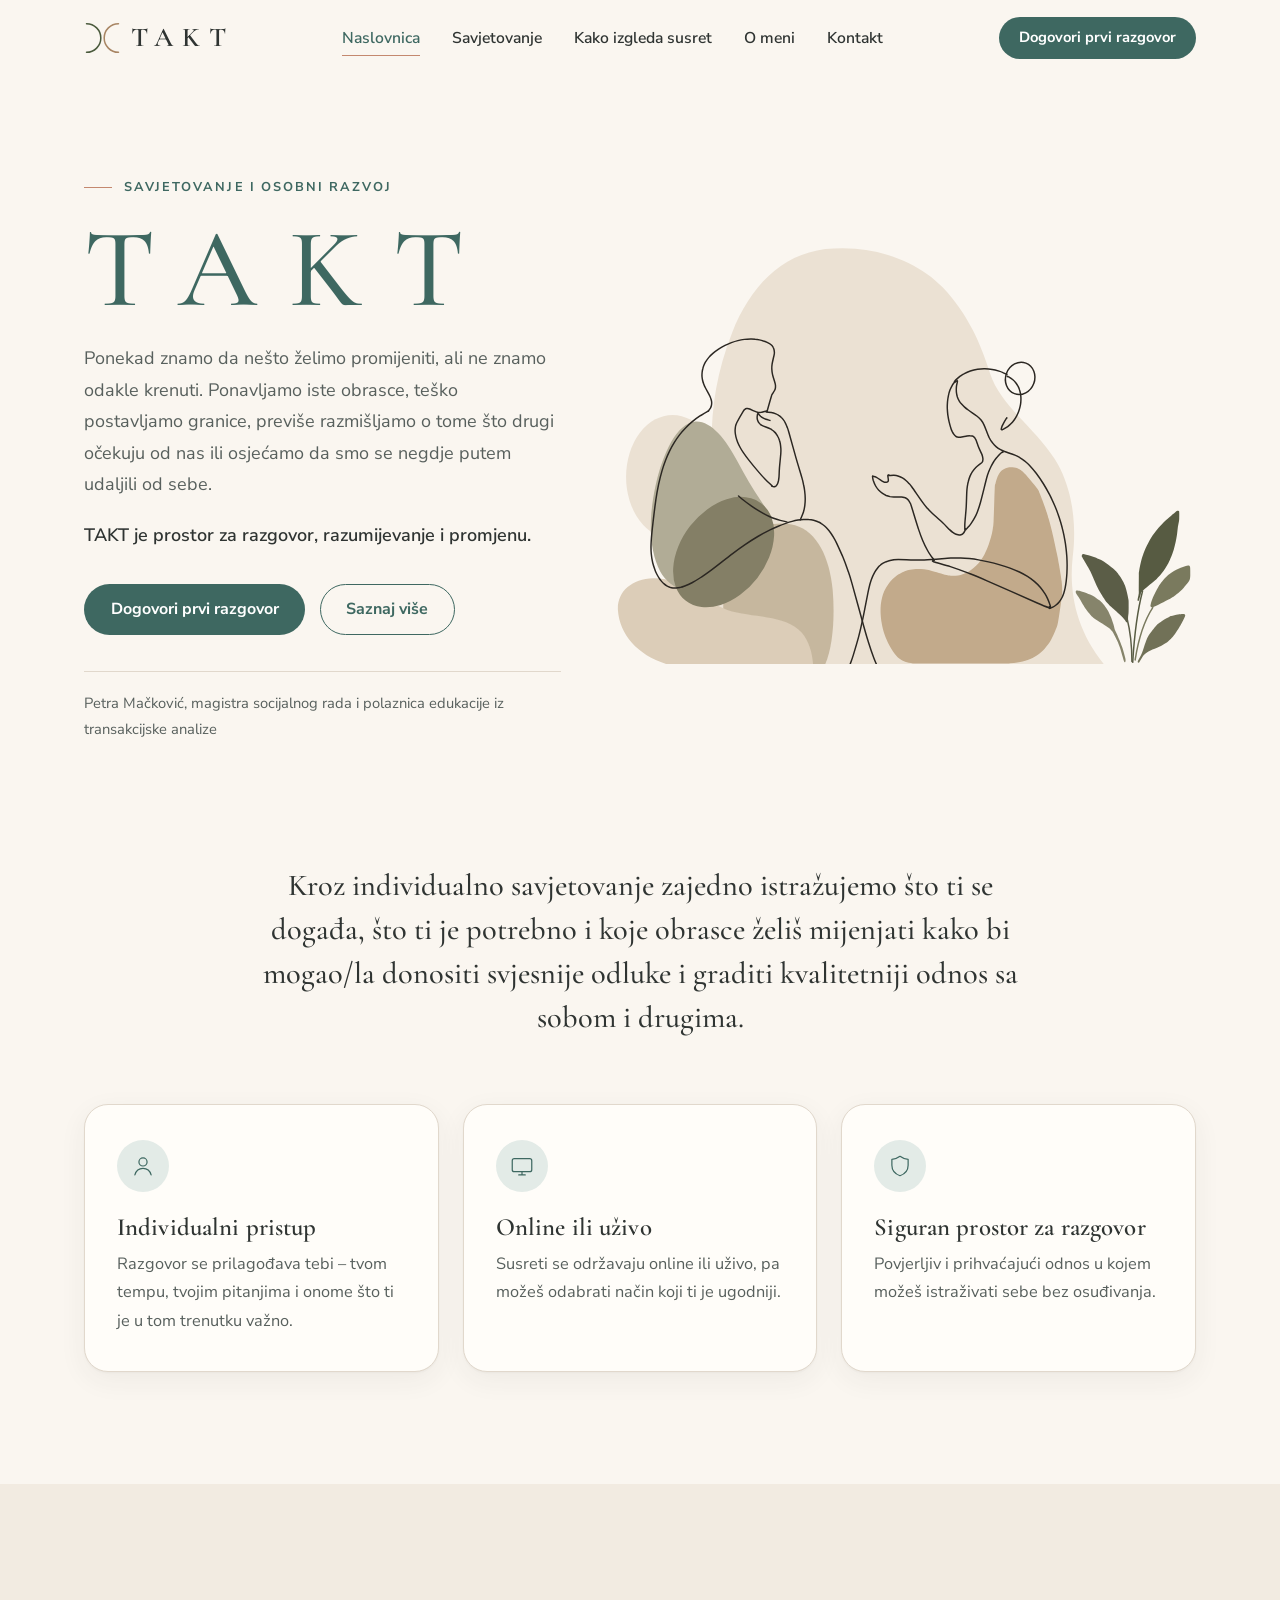
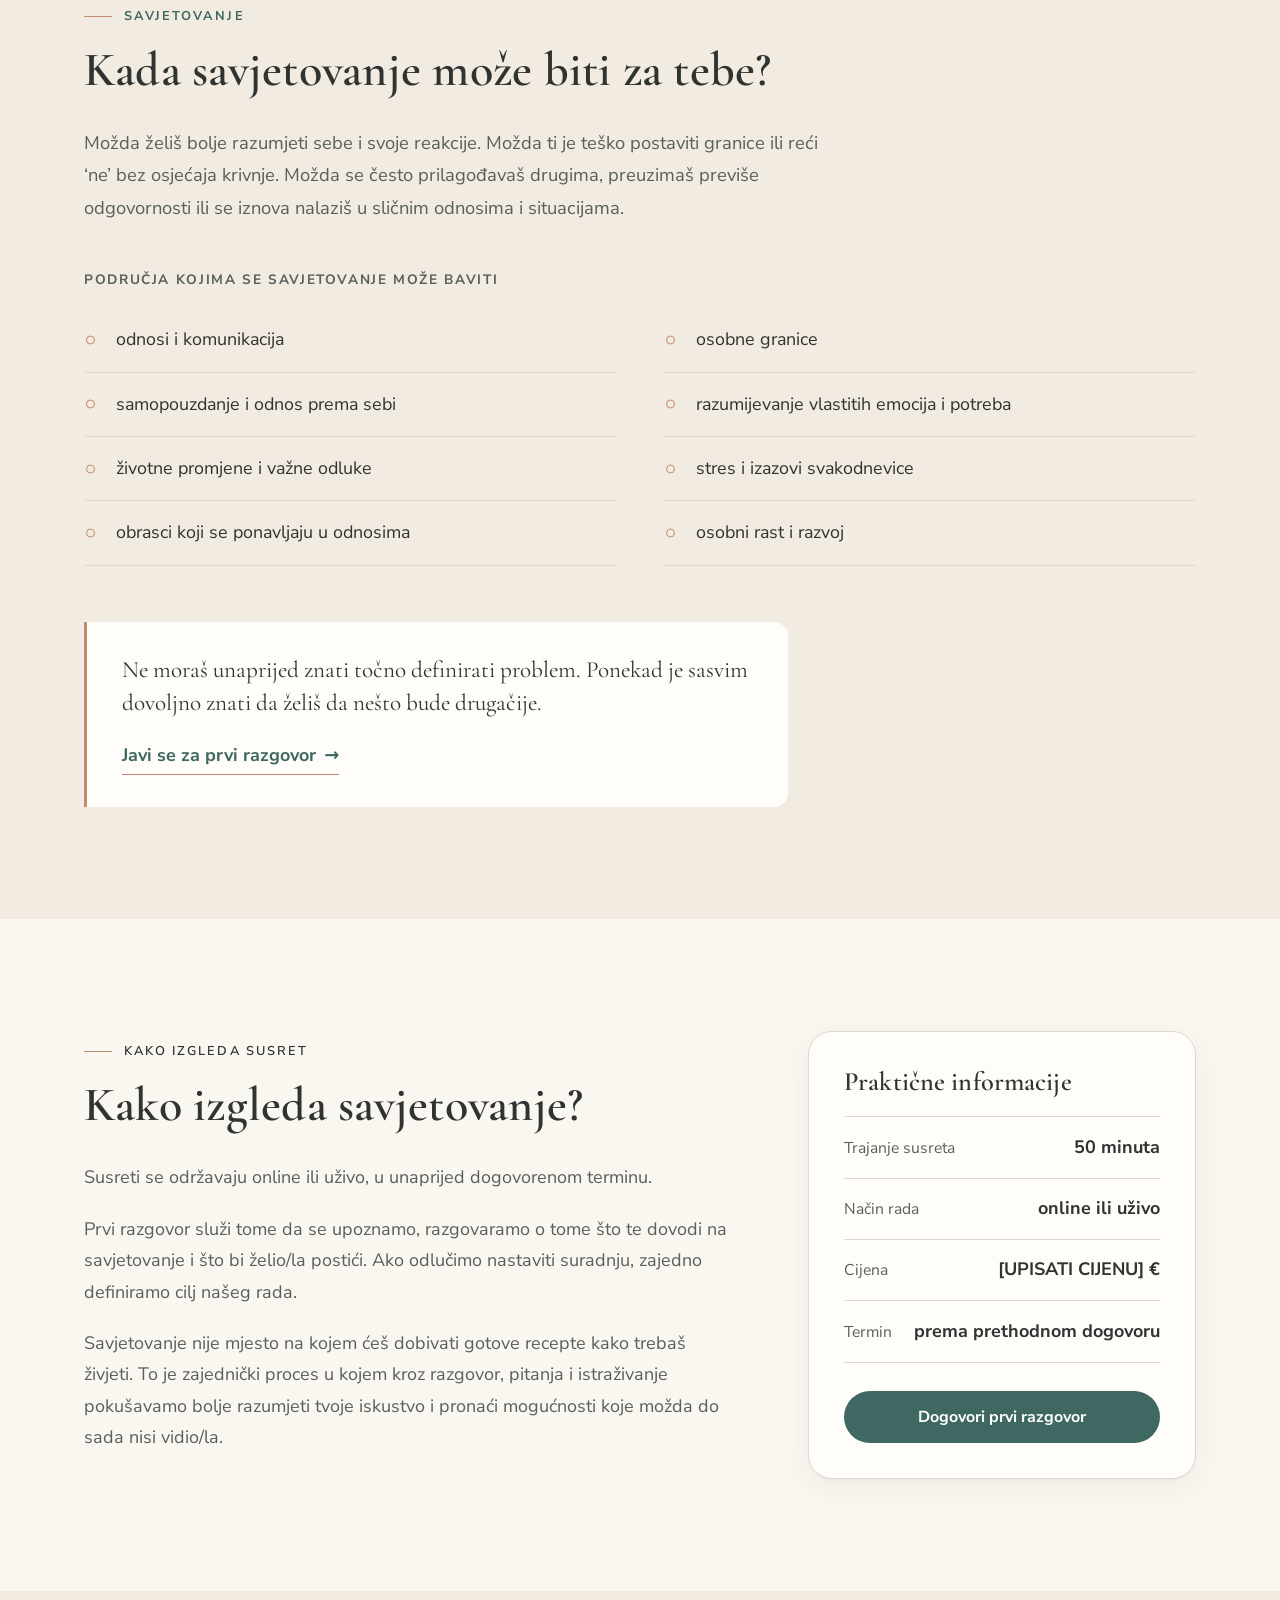
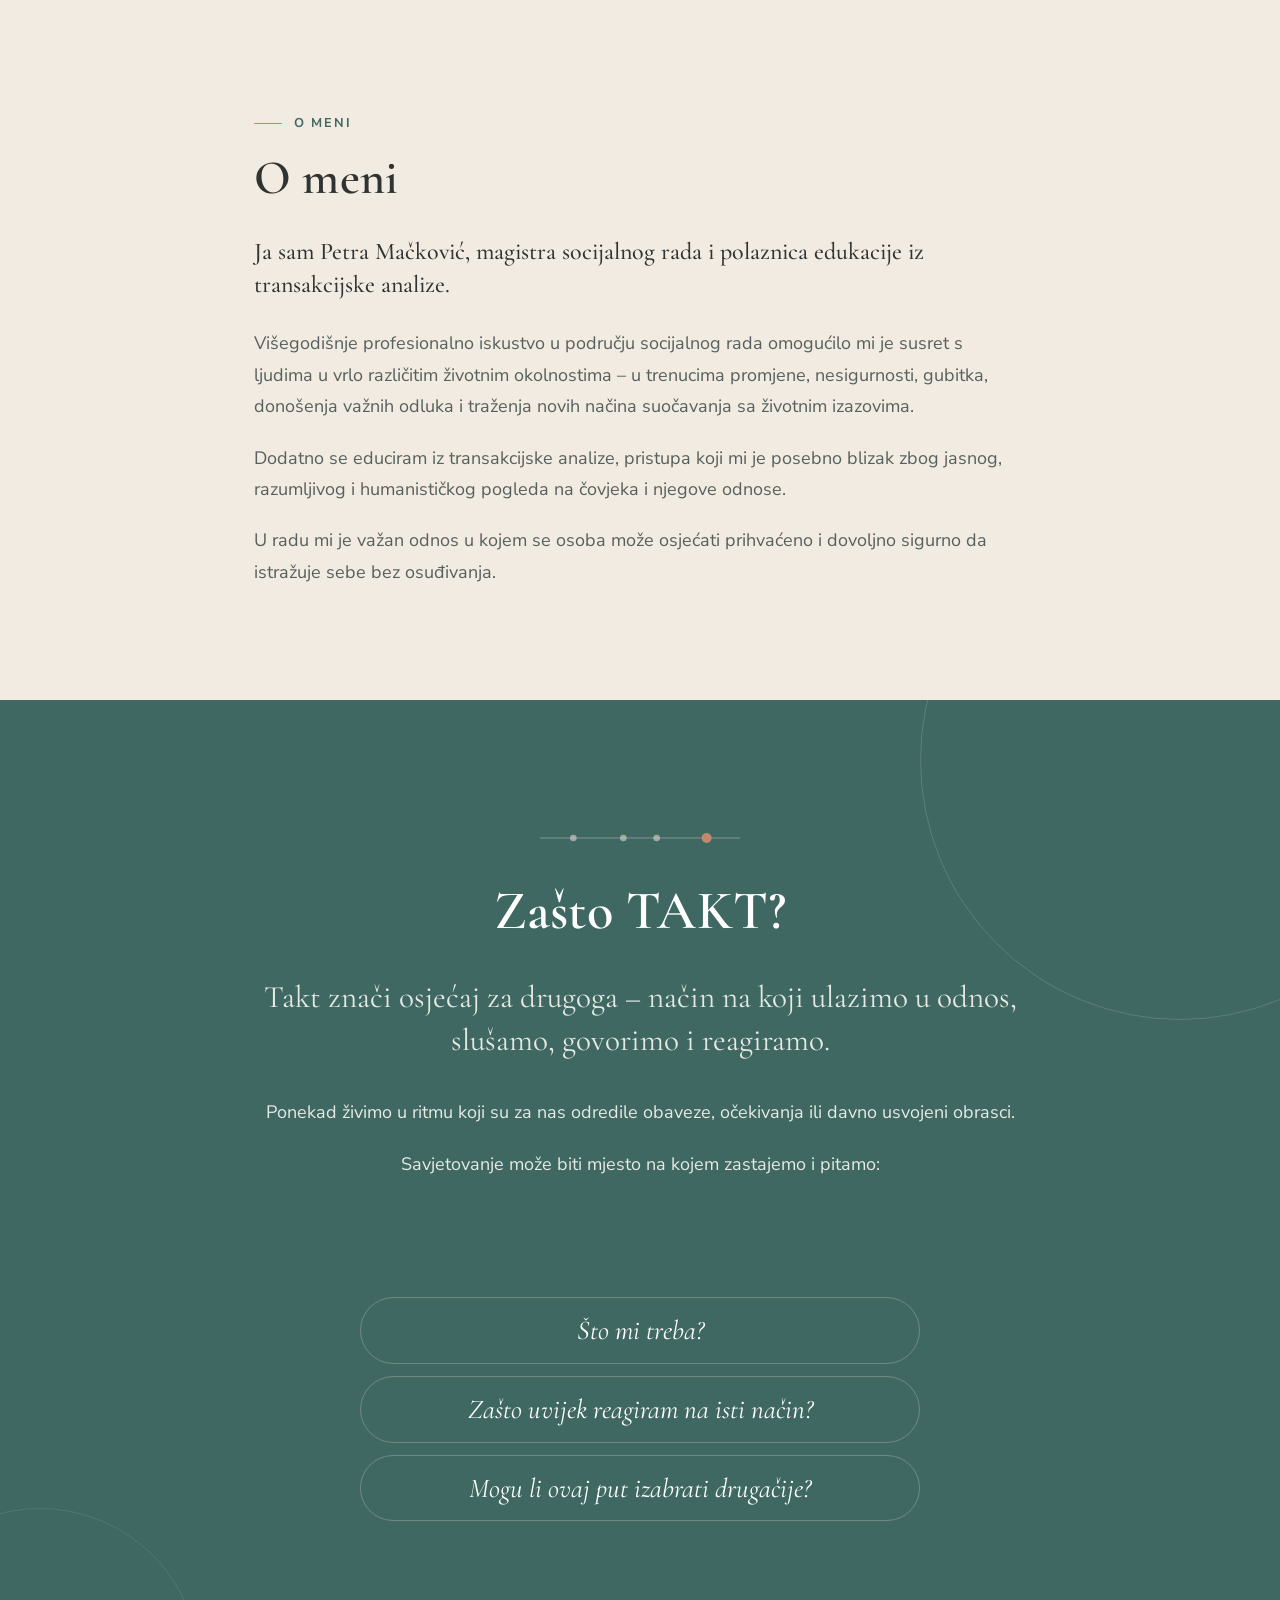
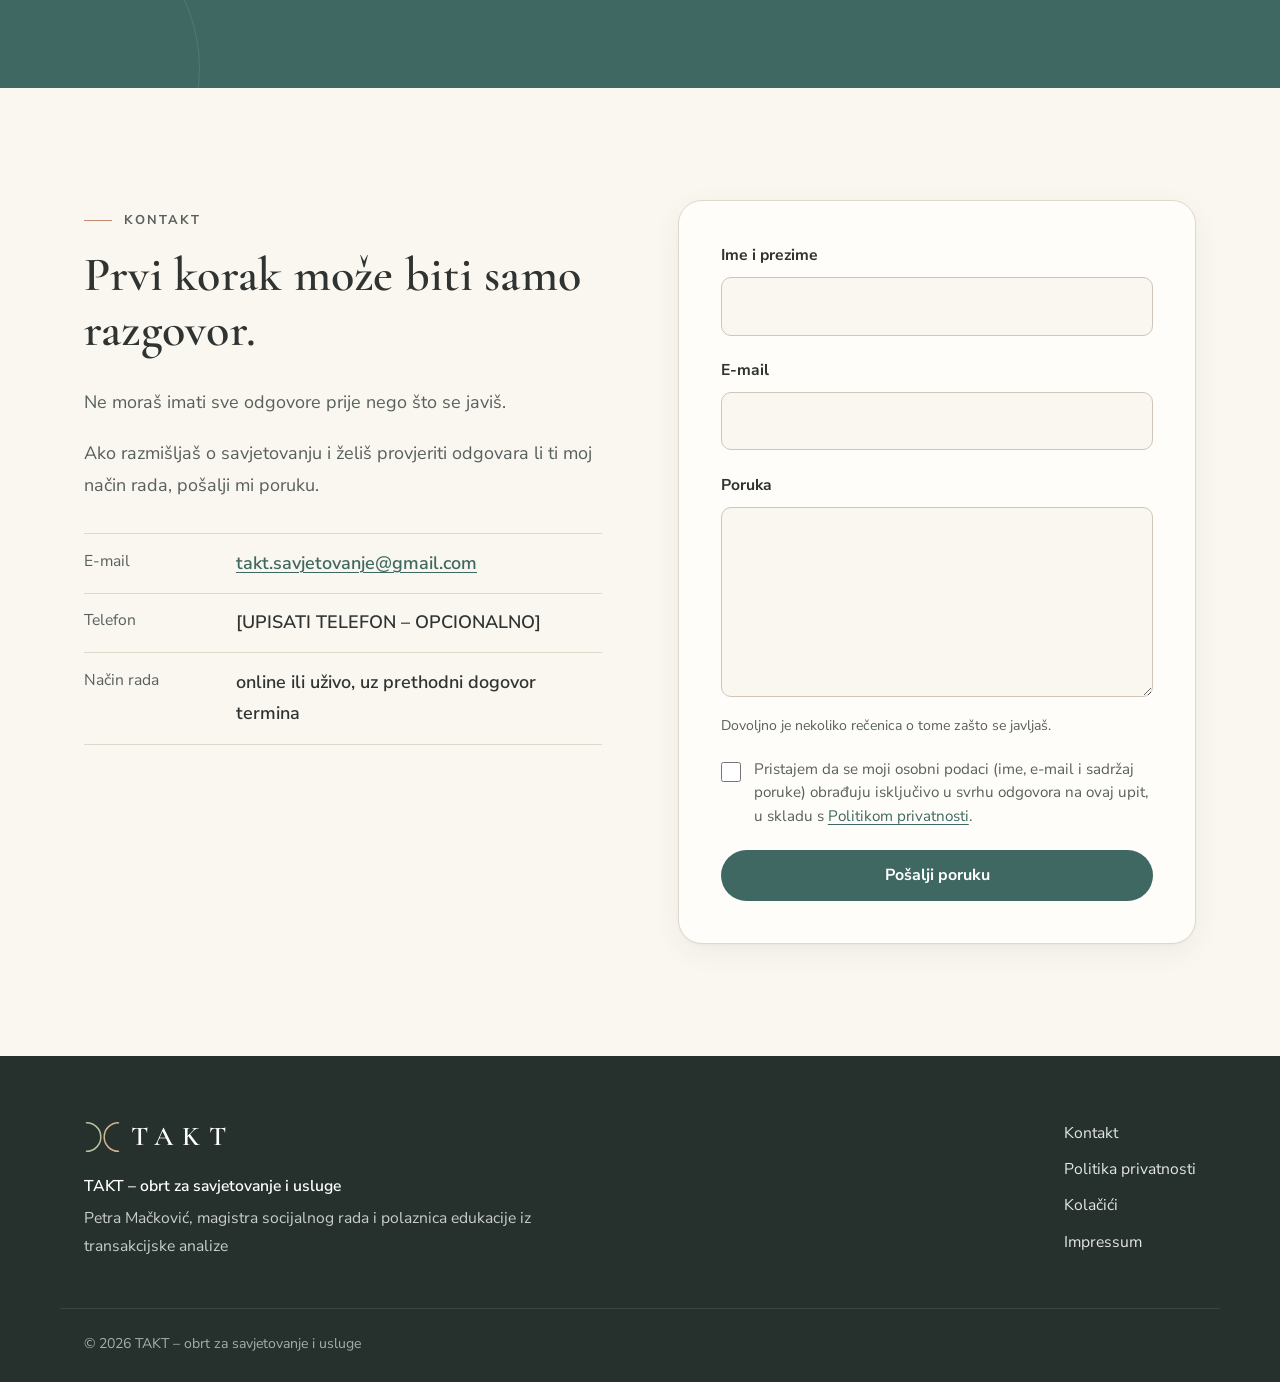
==== index.html @ 132de4cb "init" ====
<!DOCTYPE html>
<html lang="hr">
<head>
  <meta charset="UTF-8">
  <meta name="viewport" content="width=device-width, initial-scale=1">
  <title>TAKT – savjetovanje i osobni razvoj | Petra Mačković</title>
  <meta name="description" content="TAKT je prostor za individualno savjetovanje, podršku i osobni razvoj. Petra Mačković, magistra socijalnog rada i polaznica edukacije iz transakcijske analize.">
  <meta name="author" content="Petra Mačković">
  <meta name="theme-color" content="#3E6861">
  <!-- Kad stranica dobije stalnu adresu, upiši je ovdje i u og:url / og:image -->
  <link rel="canonical" href="https://www.example.com/">

  <!-- Open Graph -->
  <meta property="og:type" content="website">
  <meta property="og:locale" content="hr_HR">
  <meta property="og:site_name" content="TAKT">
  <meta property="og:title" content="TAKT – savjetovanje i osobni razvoj | Petra Mačković">
  <meta property="og:description" content="Prostor za individualno savjetovanje, podršku i osobni razvoj. Petra Mačković, magistra socijalnog rada i polaznica edukacije iz transakcijske analize.">
  <meta property="og:url" content="https://www.example.com/">
  <meta property="og:image" content="https://www.example.com/images/og-image.png">
  <meta property="og:image:width" content="1200">
  <meta property="og:image:height" content="630">
  <meta name="twitter:card" content="summary_large_image">

  <!-- Favicon -->
  <link rel="icon" href="favicon.svg" type="image/svg+xml">
  <link rel="icon" href="favicon-32.png" sizes="32x32" type="image/png">
  <link rel="apple-touch-icon" href="apple-touch-icon.png">

  <!-- Fontovi -->
  <link rel="preconnect" href="https://fonts.googleapis.com">
  <link rel="preconnect" href="https://fonts.gstatic.com" crossorigin>
  <link href="https://fonts.googleapis.com/css2?family=Cormorant+Garamond:ital,wght@0,500;0,600;1,500&family=Nunito+Sans:wght@400;600;700&display=swap" rel="stylesheet">

  <link rel="stylesheet" href="css/style.css">
  <script>document.documentElement.classList.add('js');</script>
  <script src="js/main.js" defer></script>
</head>
<body>
  <a class="skip-link" href="#sadrzaj">Preskoči na sadržaj</a>

  <!-- ZAGLAVLJE -->
  <header class="site-header" id="vrh">
    <div class="container header-inner">
      <a href="#naslovnica" class="logo" aria-label="TAKT – početak stranice">
        <svg class="logo-mark" viewBox="0 0 44 40" aria-hidden="true" focusable="false">
          <path class="logo-arc-l" d="M3 3 A17 17 0 0 1 3 37" fill="none" stroke-width="1.8" stroke-linecap="round"/>
          <path class="logo-arc-r" d="M41 3 A17 17 0 0 0 41 37" fill="none" stroke-width="1.8" stroke-linecap="round"/>
        </svg>
        <span class="logo-text">TAKT</span>
      </a>

      <nav class="main-nav" id="glavni-izbornik" aria-label="Glavna navigacija">
        <ul>
          <li><a href="#naslovnica">Naslovnica</a></li>
          <li><a href="#savjetovanje">Savjetovanje</a></li>
          <li><a href="#susret">Kako izgleda susret</a></li>
          <li><a href="#o-meni">O meni</a></li>
          <li><a href="#kontakt">Kontakt</a></li>
        </ul>
        <a href="#kontakt" class="btn btn-primary nav-cta-mobile">Dogovori prvi razgovor</a>
      </nav>

      <a href="#kontakt" class="btn btn-primary btn-sm header-cta">Dogovori prvi razgovor</a>

      <button class="nav-toggle" type="button" aria-controls="glavni-izbornik" aria-expanded="false">
        <span class="visually-hidden">Otvori izbornik</span>
        <span class="nav-toggle-bar" aria-hidden="true"></span>
      </button>
    </div>
  </header>

  <main id="sadrzaj">

    <!-- HERO -->
    <section class="hero" id="naslovnica" aria-labelledby="hero-naslov">
      <div class="container hero-grid">
        <div class="hero-text">
          <p class="eyebrow reveal">Savjetovanje i osobni razvoj</p>
          <h1 id="hero-naslov" class="hero-title reveal">TAKT</h1>
          <div class="hero-lead reveal">
            <p>Ponekad znamo da nešto želimo promijeniti, ali ne znamo odakle krenuti. Ponavljamo iste obrasce, teško postavljamo granice, previše razmišljamo o tome što drugi očekuju od nas ili osjećamo da smo se negdje putem udaljili od sebe.</p>
            <p class="hero-lead-strong">TAKT je prostor za razgovor, razumijevanje i promjenu.</p>
          </div>
          <div class="btn-row reveal">
            <a href="#kontakt" class="btn btn-primary">Dogovori prvi razgovor</a>
            <a href="#savjetovanje" class="btn btn-ghost">Saznaj više</a>
          </div>
          <p class="hero-sign reveal">Petra Mačković, magistra socijalnog rada i polaznica edukacije iz transakcijske analize</p>
        </div>

        <figure class="hero-photo reveal">
          <img class="hero-illustration" src="images/hero-ilustracija.svg" width="1428" height="1026" alt="Ilustracija: dvije osobe sjede jedna nasuprot drugoj i razgovaraju" decoding="async">
        </figure>
      </div>
    </section>

    <!-- UVOD + KARTICE -->
    <section class="intro section" aria-label="Uvod">
      <div class="container">
        <p class="intro-text reveal">Kroz individualno savjetovanje zajedno istražujemo što ti se događa, što ti je potrebno i koje obrasce želiš mijenjati kako bi mogao/la donositi svjesnije odluke i graditi kvalitetniji odnos sa sobom i drugima.</p>

        <ul class="cards" role="list">
          <li class="card reveal">
            <span class="card-icon" aria-hidden="true">
              <svg viewBox="0 0 32 32"><circle cx="16" cy="11" r="5"/><path d="M6 27c1.5-5.5 5.4-8 10-8s8.5 2.5 10 8"/></svg>
            </span>
            <h2 class="card-title">Individualni pristup</h2>
            <p>Razgovor se prilagođava tebi – tvom tempu, tvojim pitanjima i onome što ti je u tom trenutku važno.</p>
          </li>
          <li class="card reveal">
            <span class="card-icon" aria-hidden="true">
              <svg viewBox="0 0 32 32"><rect x="4" y="7" width="24" height="16" rx="2.5"/><path d="M12 27h8M16 23v4"/></svg>
            </span>
            <h2 class="card-title">Online ili uživo</h2>
            <p>Susreti se održavaju online ili uživo, pa možeš odabrati način koji ti je ugodniji.</p>
          </li>
          <li class="card reveal">
            <span class="card-icon" aria-hidden="true">
              <svg viewBox="0 0 32 32"><path d="M16 4c3.5 2.6 7 3.6 10 3.8V15c0 6.5-4.4 10.9-10 13-5.6-2.1-10-6.5-10-13V7.8C9 7.6 12.5 6.6 16 4z"/></svg>
            </span>
            <h2 class="card-title">Siguran prostor za razgovor</h2>
            <p>Povjerljiv i prihvaćajući odnos u kojem možeš istraživati sebe bez osuđivanja.</p>
          </li>
        </ul>
      </div>
    </section>

    <!-- SAVJETOVANJE -->
    <section class="section section-tint" id="savjetovanje" aria-labelledby="savjetovanje-naslov">
      <div class="container">
        <div class="section-head reveal">
          <p class="eyebrow">Savjetovanje</p>
          <h2 id="savjetovanje-naslov" class="section-title">Kada savjetovanje može biti za tebe?</h2>
          <p class="section-lead">Možda želiš bolje razumjeti sebe i svoje reakcije. Možda ti je teško postaviti granice ili reći ‘ne’ bez osjećaja krivnje. Možda se često prilagođavaš drugima, preuzimaš previše odgovornosti ili se iznova nalaziš u sličnim odnosima i situacijama.</p>
        </div>

        <h3 class="list-title reveal">Područja kojima se savjetovanje može baviti</h3>
        <ul class="topics" role="list">
          <li class="reveal">odnosi i komunikacija</li>
          <li class="reveal">osobne granice</li>
          <li class="reveal">samopouzdanje i odnos prema sebi</li>
          <li class="reveal">razumijevanje vlastitih emocija i potreba</li>
          <li class="reveal">životne promjene i važne odluke</li>
          <li class="reveal">stres i izazovi svakodnevice</li>
          <li class="reveal">obrasci koji se ponavljaju u odnosima</li>
          <li class="reveal">osobni rast i razvoj</li>
        </ul>

        <div class="closing reveal">
          <p>Ne moraš unaprijed znati točno definirati problem. Ponekad je sasvim dovoljno znati da želiš da nešto bude drugačije.</p>
          <a href="#kontakt" class="link-arrow">Javi se za prvi razgovor <span aria-hidden="true">→</span></a>
        </div>
      </div>
    </section>

    <!-- KAKO IZGLEDA SUSRET -->
    <section class="section" id="susret" aria-labelledby="susret-naslov">
      <div class="container split">
        <div class="split-text reveal">
          <p class="eyebrow">Kako izgleda susret</p>
          <h2 id="susret-naslov" class="section-title">Kako izgleda savjetovanje?</h2>
          <p>Susreti se održavaju online ili uživo, u unaprijed dogovorenom terminu.</p>
          <p>Prvi razgovor služi tome da se upoznamo, razgovaramo o tome što te dovodi na savjetovanje i što bi želio/la postići. Ako odlučimo nastaviti suradnju, zajedno definiramo cilj našeg rada.</p>
          <p>Savjetovanje nije mjesto na kojem ćeš dobivati gotove recepte kako trebaš živjeti. To je zajednički proces u kojem kroz razgovor, pitanja i istraživanje pokušavamo bolje razumjeti tvoje iskustvo i pronaći mogućnosti koje možda do sada nisi vidio/la.</p>
        </div>

        <aside class="info-card reveal" aria-labelledby="info-naslov">
          <h3 id="info-naslov" class="info-title">Praktične informacije</h3>
          <dl class="info-list">
            <div>
              <dt>Trajanje susreta</dt>
              <dd>50 minuta</dd>
            </div>
            <div>
              <dt>Način rada</dt>
              <dd>online ili uživo</dd>
            </div>
            <div>
              <dt>Cijena</dt>
              <dd>[UPISATI CIJENU] €</dd>
            </div>
            <div>
              <dt>Termin</dt>
              <dd>prema prethodnom dogovoru</dd>
            </div>
          </dl>
          <a href="#kontakt" class="btn btn-primary btn-block">Dogovori prvi razgovor</a>
        </aside>
      </div>
    </section>

    <!-- O MENI -->
    <section class="section section-tint" id="o-meni" aria-labelledby="omeni-naslov">
      <div class="container about about-single">

        <div class="about-text reveal">
          <p class="eyebrow">O meni</p>
          <h2 id="omeni-naslov" class="section-title">O meni</h2>
          <p class="about-lead">Ja sam Petra Mačković, magistra socijalnog rada i polaznica edukacije iz transakcijske analize.</p>
          <p>Višegodišnje profesionalno iskustvo u području socijalnog rada omogućilo mi je susret s ljudima u vrlo različitim životnim okolnostima – u trenucima promjene, nesigurnosti, gubitka, donošenja važnih odluka i traženja novih načina suočavanja sa životnim izazovima.</p>
          <p>Dodatno se educiram iz transakcijske analize, pristupa koji mi je posebno blizak zbog jasnog, razumljivog i humanističkog pogleda na čovjeka i njegove odnose.</p>
          <p>U radu mi je važan odnos u kojem se osoba može osjećati prihvaćeno i dovoljno sigurno da istražuje sebe bez osuđivanja.</p>
        </div>
      </div>
    </section>

    <!-- ZAŠTO TAKT -->
    <section class="why" id="zasto-takt" aria-labelledby="zasto-naslov">
      <div class="container why-inner">
        <svg class="why-rhythm" viewBox="0 0 240 24" aria-hidden="true" focusable="false">
          <line x1="0" y1="12" x2="240" y2="12"/>
          <circle cx="40" cy="12" r="4"/><circle cx="100" cy="12" r="4"/><circle cx="140" cy="12" r="4"/><circle cx="200" cy="12" r="6" class="accent"/>
        </svg>
        <h2 id="zasto-naslov" class="why-title reveal">Zašto TAKT?</h2>
        <div class="why-text reveal">
          <p class="why-lead">Takt znači osjećaj za drugoga – način na koji ulazimo u odnos, slušamo, govorimo i reagiramo.</p>
          <p>Ponekad živimo u ritmu koji su za nas odredile obaveze, očekivanja ili davno usvojeni obrasci.</p>
          <p>Savjetovanje može biti mjesto na kojem zastajemo i pitamo:</p>
        </div>
        <ul class="why-questions" role="list">
          <li class="reveal">Što ja želim?</li>
          <li class="reveal">Što mi treba?</li>
          <li class="reveal">Zašto uvijek reagiram na isti način?</li>
          <li class="reveal">Mogu li ovaj put izabrati drugačije?</li>
        </ul>
      </div>
    </section>

    <!-- KONTAKT -->
    <section class="section" id="kontakt" aria-labelledby="kontakt-naslov">
      <div class="container contact">
        <div class="contact-intro reveal">
          <p class="eyebrow">Kontakt</p>
          <h2 id="kontakt-naslov" class="section-title">Prvi korak može biti samo razgovor.</h2>
          <p>Ne moraš imati sve odgovore prije nego što se javiš.</p>
          <p>Ako razmišljaš o savjetovanju i želiš provjeriti odgovara li ti moj način rada, pošalji mi poruku.</p>

          <ul class="contact-details" role="list">
            <li>
              <span class="cd-label">E-mail</span>
              <a href="mailto:takt.savjetovanje@gmail.com" class="cd-value">takt.savjetovanje@gmail.com</a>
            </li>
            <li>
              <span class="cd-label">Telefon</span>
              <span class="cd-value">[UPISATI TELEFON – OPCIONALNO]</span>
            </li>
            <li>
              <span class="cd-label">Način rada</span>
              <span class="cd-value">online ili uživo, uz prethodni dogovor termina</span>
            </li>
          </ul>
        </div>

        <!--
          OBRAZAC: GitHub Pages ne može sam slati e-poštu.
          Upiši svoj Formspree endpoint u "action" (npr. https://formspree.io/f/abcdwxyz).
          Dok to ne učiniš, obrazac otvara korisnikov program za e-poštu s ispunjenom porukom.
          Upute su u datoteci README.md.
        -->
        <form class="contact-form reveal" id="kontakt-obrazac" action="https://formspree.io/f/UPISATI_ID" method="POST" novalidate>
          <input type="hidden" name="_subject" value="Nova poruka s web-stranice TAKT">
          <!-- zamka za spam-botove -->
          <div class="hp" aria-hidden="true">
            <label for="f-web">Ne ispunjavaj ovo polje</label>
            <input type="text" id="f-web" name="_gotcha" tabindex="-1" autocomplete="off">
          </div>

          <div class="field">
            <label for="f-ime">Ime i prezime</label>
            <input type="text" id="f-ime" name="ime" autocomplete="name" required aria-describedby="f-ime-err">
            <p class="field-error" id="f-ime-err" aria-live="polite"></p>
          </div>

          <div class="field">
            <label for="f-email">E-mail</label>
            <input type="email" id="f-email" name="email" autocomplete="email" inputmode="email" required aria-describedby="f-email-err">
            <p class="field-error" id="f-email-err" aria-live="polite"></p>
          </div>

          <div class="field">
            <label for="f-poruka">Poruka</label>
            <textarea id="f-poruka" name="poruka" rows="6" required aria-describedby="f-poruka-hint f-poruka-err"></textarea>
            <p class="field-hint" id="f-poruka-hint">Dovoljno je nekoliko rečenica o tome zašto se javljaš.</p>
            <p class="field-error" id="f-poruka-err" aria-live="polite"></p>
          </div>

          <div class="field field-check">
            <input type="checkbox" id="f-privola" name="privola" value="da" required aria-describedby="f-privola-err">
            <label for="f-privola">Pristajem da se moji osobni podaci (ime, e-mail i sadržaj poruke) obrađuju isključivo u svrhu odgovora na ovaj upit, u skladu s <a href="politika-privatnosti.html">Politikom privatnosti</a>.</label>
            <p class="field-error" id="f-privola-err" aria-live="polite"></p>
          </div>

          <button type="submit" class="btn btn-primary btn-block">Pošalji poruku</button>
          <p class="form-status" id="form-status" role="status" aria-live="polite"></p>
        </form>
      </div>
    </section>

  </main>

  <!-- PODNOŽJE -->
  <footer class="site-footer">
    <div class="container footer-inner">
      <div class="footer-brand">
        <a href="#naslovnica" class="logo logo-light" aria-label="TAKT – na vrh stranice">
          <svg class="logo-mark" viewBox="0 0 44 40" aria-hidden="true" focusable="false">
          <path class="logo-arc-l" d="M3 3 A17 17 0 0 1 3 37" fill="none" stroke-width="1.8" stroke-linecap="round"/>
          <path class="logo-arc-r" d="M41 3 A17 17 0 0 0 41 37" fill="none" stroke-width="1.8" stroke-linecap="round"/>
        </svg>
          <span class="logo-text">TAKT</span>
        </a>
        <p class="footer-name">TAKT – obrt za savjetovanje i usluge</p>
        <p>Petra Mačković, magistra socijalnog rada i polaznica edukacije iz transakcijske analize</p>
      </div>
      <nav class="footer-nav" aria-label="Poveznice u podnožju">
        <ul>
          <li><a href="#kontakt">Kontakt</a></li>
          <li><a href="politika-privatnosti.html">Politika privatnosti</a></li>
          <li><a href="kolacici.html">Kolačići</a></li>
          <li><a href="impressum.html">Impressum</a></li>
        </ul>
      </nav>
    </div>
    <div class="container footer-bottom">
      <p>© <span data-year>2026</span> TAKT – obrt za savjetovanje i usluge</p>
    </div>
  </footer>
</body>
</html>
---- css/style.css ----
/* ==========================================================================
   TAKT – savjetovanje i osobni razvoj
   ========================================================================== */

:root {
  /* Boje */
  --bg: #FAF6F0;            /* topla bijela */
  --bg-tint: #F2EBE1;       /* svijetla bež */
  --surface: #FFFDF9;
  --primary: #3E6861;       /* zagasita petrolej-zelena */
  --primary-dark: #2E5049;
  --primary-soft: #E3EBE7;
  --accent: #C4886F;        /* svijetla terakota */
  --accent-soft: #F1DDD3;   /* puderasti ton */
  --text: #2F3432;          /* tamnosiva */
  --text-muted: #58605D;
  --line: #E1D8CC;

  /* Tipografija */
  --font-serif: "Cormorant Garamond", "Georgia", "Times New Roman", serif;
  --font-sans: "Nunito Sans", "Segoe UI", system-ui, -apple-system, sans-serif;

  /* Oblik */
  --radius: 14px;
  --radius-lg: 24px;
  --shadow: 0 1px 2px rgba(47, 52, 50, .04), 0 8px 28px rgba(47, 52, 50, .06);
  --header-h: 76px;
  --container: 1160px;
  --ease: cubic-bezier(.22, .61, .36, 1);
}

/* ---------- Osnove ---------- */
*, *::before, *::after { box-sizing: border-box; }

html {
  scroll-behavior: smooth;
  scroll-padding-top: calc(var(--header-h) + 12px);
  -webkit-text-size-adjust: 100%;
}

body {
  margin: 0;
  background: var(--bg);
  color: var(--text);
  font-family: var(--font-sans);
  font-size: 1.125rem;        /* 18px */
  line-height: 1.75;
  -webkit-font-smoothing: antialiased;
  text-rendering: optimizeLegibility;
}

img { max-width: 100%; height: auto; display: block; }

h1, h2, h3 {
  font-family: var(--font-serif);
  font-weight: 600;
  line-height: 1.15;
  color: var(--text);
  margin: 0 0 .6em;
  letter-spacing: .005em;
}

p { margin: 0 0 1.1em; }
p:last-child { margin-bottom: 0; }

a { color: var(--primary); text-underline-offset: 3px; text-decoration-thickness: 1px; }
a:hover { color: var(--primary-dark); }

:focus-visible {
  outline: 2px solid var(--accent);
  outline-offset: 3px;
  border-radius: 4px;
}

.container {
  width: 100%;
  max-width: var(--container);
  margin: 0 auto;
  padding: 0 24px;
}

.visually-hidden {
  position: absolute !important;
  width: 1px; height: 1px;
  overflow: hidden; clip: rect(0 0 0 0);
  white-space: nowrap; border: 0; padding: 0; margin: -1px;
}

.skip-link {
  position: absolute;
  left: 16px; top: -60px;
  background: var(--primary);
  color: #fff;
  padding: 10px 18px;
  border-radius: 8px;
  z-index: 200;
  transition: top .2s;
}
.skip-link:focus { top: 12px; color: #fff; }

.eyebrow {
  font-size: .8rem;
  font-weight: 700;
  letter-spacing: .16em;
  text-transform: uppercase;
  color: var(--primary);
  margin-bottom: 1rem;
  display: inline-flex;
  align-items: center;
  gap: .75rem;
}
.eyebrow::before {
  content: "";
  width: 28px; height: 1px;
  background: var(--accent);
}

/* ---------- Gumbi ---------- */
.btn {
  display: inline-flex;
  align-items: center;
  justify-content: center;
  gap: .5rem;
  font-family: var(--font-sans);
  font-size: 1rem;
  font-weight: 700;
  line-height: 1.2;
  text-decoration: none;
  padding: .95rem 1.6rem;
  border-radius: 999px;
  border: 1px solid transparent;
  cursor: pointer;
  transition: background-color .25s var(--ease), color .25s var(--ease), border-color .25s var(--ease), transform .25s var(--ease), box-shadow .25s var(--ease);
}
.btn-primary { background: var(--primary); color: #fff; }
.btn-primary:hover { background: var(--primary-dark); color: #fff; transform: translateY(-1px); box-shadow: 0 6px 18px rgba(46, 80, 73, .18); }
.btn-ghost { border-color: var(--primary); color: var(--primary); background: transparent; }
.btn-ghost:hover { background: var(--primary-soft); color: var(--primary-dark); }
.btn-sm { padding: .7rem 1.2rem; font-size: .92rem; }
.btn-block { width: 100%; }
.btn-row { display: flex; flex-wrap: wrap; gap: .9rem; margin-top: 2rem; }

.link-arrow {
  display: inline-flex;
  align-items: center;
  gap: .5rem;
  font-weight: 700;
  text-decoration: none;
  border-bottom: 1px solid var(--accent);
  padding-bottom: 2px;
}
.link-arrow span { transition: transform .25s var(--ease); }
.link-arrow:hover span { transform: translateX(4px); }

/* ---------- Logotip ---------- */
.logo {
  display: inline-flex;
  align-items: center;
  gap: .6rem;
  color: var(--primary);
  text-decoration: none;
}
.logo:hover { color: var(--primary-dark); }
.logo-mark { width: 37px; height: 34px; flex-shrink: 0; }
.logo-arc-l { stroke: #4A5A3C; }
.logo-arc-r { stroke: #A88563; }
.logo-text {
  font-family: var(--font-serif);
  font-size: 1.7rem;
  font-weight: 600;
  letter-spacing: .32em;
  margin-right: -.32em;   /* kompenzacija razmaka zadnjeg slova */
  line-height: 1;
  color: var(--text);
}
.logo-light, .logo-light:hover { color: var(--accent-soft); }
.logo-light .logo-text { color: #fff; }
.logo-light .logo-arc-l { stroke: #B5C4A3; }
.logo-light .logo-arc-r { stroke: #D2B48F; }

/* ---------- Zaglavlje ---------- */
.site-header {
  position: sticky;
  top: 0;
  z-index: 100;
  background: rgba(250, 246, 240, .92);
  -webkit-backdrop-filter: saturate(140%) blur(10px);
  backdrop-filter: saturate(140%) blur(10px);
  border-bottom: 1px solid transparent;
  transition: border-color .3s, box-shadow .3s;
}
.site-header.is-scrolled {
  border-bottom-color: var(--line);
  box-shadow: 0 4px 20px rgba(47, 52, 50, .04);
}
.header-inner {
  height: var(--header-h);
  display: flex;
  align-items: center;
  justify-content: space-between;
  gap: 1.5rem;
}

.main-nav ul {
  list-style: none;
  margin: 0; padding: 0;
  display: flex;
  gap: 2rem;
}
.main-nav a:not(.btn) {
  position: relative;
  font-size: .98rem;
  font-weight: 600;
  color: var(--text);
  text-decoration: none;
  padding: .4rem 0;
}
.main-nav a:not(.btn)::after {
  content: "";
  position: absolute;
  left: 0; right: 0; bottom: 0;
  height: 1px;
  background: var(--accent);
  transform: scaleX(0);
  transform-origin: left;
  transition: transform .3s var(--ease);
}
.main-nav a:not(.btn):hover::after,
.main-nav a.is-active::after { transform: scaleX(1); }
.main-nav a.is-active { color: var(--primary); }
.nav-cta-mobile { display: none; }

.nav-toggle {
  display: none;
  width: 44px; height: 44px;
  border: 1px solid var(--line);
  border-radius: 50%;
  background: var(--surface);
  cursor: pointer;
  position: relative;
  padding: 0;
}
.nav-toggle-bar,
.nav-toggle-bar::before,
.nav-toggle-bar::after {
  position: absolute;
  left: 50%;
  width: 18px; height: 1.5px;
  background: var(--text);
  border-radius: 2px;
  transition: transform .3s var(--ease), opacity .2s;
}
.nav-toggle-bar { top: 50%; transform: translate(-50%, -50%); }
.nav-toggle-bar::before, .nav-toggle-bar::after { content: ""; transform: translateX(-50%); }
.nav-toggle-bar::before { top: -6px; }
.nav-toggle-bar::after { top: 6px; }
.nav-toggle[aria-expanded="true"] .nav-toggle-bar { background: transparent; }
.nav-toggle[aria-expanded="true"] .nav-toggle-bar::before { transform: translateX(-50%) translateY(6px) rotate(45deg); }
.nav-toggle[aria-expanded="true"] .nav-toggle-bar::after { transform: translateX(-50%) translateY(-6px) rotate(-45deg); }

/* ---------- Hero ---------- */
.hero {
  padding: clamp(3rem, 7vw, 6rem) 0 clamp(3.5rem, 7vw, 6rem);
  overflow: hidden;
}
.hero-grid {
  display: grid;
  grid-template-columns: 1.1fr .9fr;
  gap: clamp(2.5rem, 6vw, 5rem);
  align-items: center;
}
.hero-title {
  font-size: clamp(4rem, 10vw, 7rem);
  letter-spacing: .28em;
  margin-right: -.28em;
  font-weight: 500;
  color: var(--primary);
  margin-bottom: .15em;
  line-height: 1;
}
.hero-motto {
  font-family: var(--font-serif);
  font-style: italic;
  font-weight: 500;
  font-size: clamp(1.5rem, 2.8vw, 2rem);
  line-height: 1.3;
  color: var(--text);
  margin-bottom: 1.6rem;
}
.hero-lead { color: var(--text-muted); max-width: 34rem; }
.hero-lead-strong { color: var(--text); font-weight: 600; }
.hero-sign {
  margin-top: 2.2rem;
  padding-top: 1.2rem;
  border-top: 1px solid var(--line);
  font-size: .92rem;
  color: var(--text-muted);
  max-width: 30rem;
}

.hero-photo { margin: 0; position: relative; }
.hero-photo img,
.photo-arch {
  width: 100%;
  aspect-ratio: 4 / 5;
  object-fit: cover;
  border-radius: 999px 999px var(--radius-lg) var(--radius-lg);
  position: relative;
  z-index: 1;
}
/* Mjesto za fotografiju */
.photo-placeholder {
  display: flex;
  align-items: center;
  justify-content: center;
  text-align: center;
  padding: 2rem;
  font-size: .95rem;
  color: var(--text-muted);
  background:
    radial-gradient(120% 80% at 30% 20%, rgba(255,255,255,.55), transparent 60%),
    linear-gradient(160deg, var(--primary-soft) 0%, var(--accent-soft) 100%);
  border: 1px dashed rgba(62, 104, 97, .35);
}
.photo-soft, .about-photo img {
  width: 100%;
  aspect-ratio: 4 / 5;
  object-fit: cover;
  border-radius: var(--radius-lg);
}

/* ---------- Sekcije ---------- */
.section { padding: clamp(4rem, 9vw, 7rem) 0; }
.section-tint { background: var(--bg-tint); }
.section-head { max-width: 46rem; margin-bottom: 3rem; }
.section-title { font-size: clamp(2.1rem, 4.2vw, 3rem); }
.section-lead { color: var(--text-muted); font-size: 1.15rem; }

/* Uvod */
.intro { padding-top: clamp(1rem, 3vw, 2rem); }
.intro-text {
  font-family: var(--font-serif);
  font-size: clamp(1.45rem, 2.6vw, 1.9rem);
  line-height: 1.45;
  font-weight: 500;
  text-align: center;
  max-width: 50rem;
  margin: 0 auto 4rem;
  color: var(--text);
}

.cards {
  list-style: none;
  padding: 0; margin: 0;
  display: grid;
  grid-template-columns: repeat(3, 1fr);
  gap: 1.5rem;
}
.card {
  background: var(--surface);
  border: 1px solid var(--line);
  border-radius: var(--radius-lg);
  padding: 2.2rem 2rem;
  box-shadow: var(--shadow);
  transition: transform .35s var(--ease), box-shadow .35s var(--ease);
}
.card:hover { transform: translateY(-3px); box-shadow: 0 2px 4px rgba(47,52,50,.04), 0 14px 36px rgba(47,52,50,.08); }
.card-icon {
  display: inline-flex;
  width: 52px; height: 52px;
  border-radius: 50%;
  background: var(--primary-soft);
  align-items: center;
  justify-content: center;
  margin-bottom: 1.3rem;
}
.card-icon svg {
  width: 26px; height: 26px;
  fill: none;
  stroke: var(--primary);
  stroke-width: 1.5;
  stroke-linecap: round;
  stroke-linejoin: round;
}
.card-title { font-size: 1.55rem; margin-bottom: .5rem; }
.card p { color: var(--text-muted); font-size: 1.02rem; }

/* Područja */
.list-title {
  font-family: var(--font-sans);
  font-size: .85rem;
  font-weight: 700;
  letter-spacing: .12em;
  text-transform: uppercase;
  color: var(--text-muted);
  margin-bottom: 1.3rem;
}
.topics {
  list-style: none;
  padding: 0; margin: 0 0 3.5rem;
  display: grid;
  grid-template-columns: repeat(2, 1fr);
  gap: 0 3rem;
}
.topics li {
  position: relative;
  padding: 1rem 0 1rem 2rem;
  border-bottom: 1px solid var(--line);
  font-size: 1.12rem;
}
.topics li::before {
  content: "";
  position: absolute;
  left: 2px;
  top: 50%;
  width: 9px; height: 9px;
  border-radius: 50%;
  border: 1.5px solid var(--accent);
  transform: translateY(-50%);
}
.closing {
  max-width: 44rem;
  padding: 2rem 2.2rem;
  background: var(--surface);
  border-left: 3px solid var(--accent);
  border-radius: 0 var(--radius) var(--radius) 0;
}
.closing p {
  font-family: var(--font-serif);
  font-size: 1.45rem;
  line-height: 1.45;
  margin-bottom: 1.2rem;
}

/* Kako izgleda susret */
.split {
  display: grid;
  grid-template-columns: 1.25fr .75fr;
  gap: clamp(2.5rem, 6vw, 5rem);
  align-items: start;
}
.split-text p { color: var(--text-muted); }
.split-text p:first-of-type { color: var(--text); font-weight: 600; }

.info-card {
  background: var(--surface);
  border: 1px solid var(--line);
  border-radius: var(--radius-lg);
  padding: 2.2rem;
  box-shadow: var(--shadow);
  position: sticky;
  top: calc(var(--header-h) + 24px);
}
.info-title { font-size: 1.65rem; margin-bottom: 1.2rem; }
.info-list { margin: 0 0 1.8rem; }
.info-list div {
  display: flex;
  justify-content: space-between;
  align-items: baseline;
  gap: 1rem;
  padding: .9rem 0;
  border-bottom: 1px solid var(--line);
}
.info-list div:first-child { border-top: 1px solid var(--line); }
.info-list dt { color: var(--text-muted); font-size: .98rem; }
.info-list dd { margin: 0; font-weight: 700; text-align: right; }

/* O meni */
.about {
  display: grid;
  grid-template-columns: .8fr 1.2fr;
  gap: clamp(2.5rem, 6vw, 5rem);
  align-items: center;
}
.about-photo { margin: 0; }
.about-lead {
  font-family: var(--font-serif);
  font-size: 1.5rem;
  line-height: 1.4;
  font-weight: 500;
}
.about-text p:not(.about-lead):not(.eyebrow) { color: var(--text-muted); }
.about-note {
  margin-top: 1.6rem;
  padding-top: 1.2rem;
  border-top: 1px solid var(--line);
  font-size: 1rem;
  font-style: italic;
}

/* Zašto TAKT */
.why {
  background: var(--primary);
  color: #F4F1EB;
  padding: clamp(4.5rem, 10vw, 8rem) 0;
  position: relative;
  overflow: hidden;
}
.why::before {
  content: "";
  position: absolute;
  width: 520px; height: 520px;
  border-radius: 50%;
  border: 1px solid rgba(241, 221, 211, .18);
  right: -160px; top: -200px;
}
.why::after {
  content: "";
  position: absolute;
  width: 320px; height: 320px;
  border-radius: 50%;
  border: 1px solid rgba(241, 221, 211, .12);
  left: -120px; bottom: -140px;
}
.why-inner { max-width: 820px; text-align: center; position: relative; z-index: 1; }
.why-rhythm {
  width: 200px; height: 20px;
  margin: 0 auto 2rem;
  display: block;
}
.why-rhythm line { stroke: rgba(241, 221, 211, .45); stroke-width: 1; }
.why-rhythm circle { fill: rgba(241, 221, 211, .55); }
.why-rhythm circle.accent { fill: var(--accent); }
.why-title { color: #fff; font-size: clamp(2.4rem, 5vw, 3.4rem); }
.why-lead {
  font-family: var(--font-serif);
  font-size: clamp(1.5rem, 2.8vw, 1.95rem);
  line-height: 1.4;
  color: #fff;
}
.why-text p { color: #E6E9E4; }
.why-questions {
  list-style: none;
  padding: 0;
  margin: 2.4rem auto;
  display: grid;
  gap: .8rem;
  max-width: 560px;
}
.why-questions li {
  font-family: var(--font-serif);
  font-style: italic;
  font-size: clamp(1.35rem, 2.4vw, 1.7rem);
  line-height: 1.3;
  color: #fff;
  padding: .9rem 1.2rem;
  border: 1px solid rgba(241, 221, 211, .28);
  border-radius: 999px;
}
.why-end { color: #E6E9E4; max-width: 640px; margin: 0 auto; }

/* Kontakt */
.contact {
  display: grid;
  grid-template-columns: 1fr 1fr;
  gap: clamp(2.5rem, 6vw, 5rem);
  align-items: start;
}
.contact-intro > p { color: var(--text-muted); }
.contact-details {
  list-style: none;
  padding: 0;
  margin: 2rem 0;
}
.contact-details li {
  display: grid;
  grid-template-columns: 8.5rem 1fr;
  gap: 1rem;
  padding: .85rem 0;
  border-bottom: 1px solid var(--line);
}
.contact-details li:first-child { border-top: 1px solid var(--line); }
.cd-label { color: var(--text-muted); font-size: .98rem; }
.cd-value { font-weight: 600; overflow-wrap: anywhere; }

.notice {
  background: var(--accent-soft);
  border-radius: var(--radius);
  padding: 1.2rem 1.4rem;
  font-size: .98rem;
  line-height: 1.6;
  color: #4A3F3A;
}

.contact-form {
  background: var(--surface);
  border: 1px solid var(--line);
  border-radius: var(--radius-lg);
  padding: clamp(1.6rem, 4vw, 2.6rem);
  box-shadow: var(--shadow);
}
.field { margin-bottom: 1.35rem; }
.field label {
  display: block;
  font-weight: 700;
  font-size: .98rem;
  margin-bottom: .45rem;
}
.field input[type="text"],
.field input[type="email"],
.field textarea {
  width: 100%;
  font: inherit;
  font-size: 1.05rem;
  color: var(--text);
  background: var(--bg);
  border: 1px solid #CFC5B8;
  border-radius: 10px;
  padding: .85rem 1rem;
  transition: border-color .2s, box-shadow .2s, background-color .2s;
}
.field textarea { resize: vertical; min-height: 150px; line-height: 1.6; }
.field input:focus,
.field textarea:focus {
  outline: none;
  border-color: var(--primary);
  background: #fff;
  box-shadow: 0 0 0 3px rgba(62, 104, 97, .15);
}
.field [aria-invalid="true"] { border-color: #A4533A; }
.field-hint { font-size: .88rem; color: var(--text-muted); margin: .45rem 0 0; line-height: 1.5; }
.field-error { font-size: .88rem; color: #9A4A32; margin: .35rem 0 0; min-height: 0; }
.field-error:empty { display: none; }

.field-check {
  display: grid;
  grid-template-columns: auto 1fr;
  gap: .8rem;
  align-items: start;
}
.field-check input {
  width: 20px; height: 20px;
  margin: .25rem 0 0;
  accent-color: var(--primary);
}
.field-check label { font-weight: 400; font-size: .95rem; line-height: 1.55; color: var(--text-muted); margin: 0; }
.field-check .field-error { grid-column: 2; }

.hp { position: absolute; left: -9999px; width: 1px; height: 1px; overflow: hidden; }

.form-status { margin: 1rem 0 0; font-size: .98rem; }
.form-status:empty { display: none; }
.form-status.is-success { color: var(--primary-dark); font-weight: 600; }
.form-status.is-error { color: #9A4A32; }

/* ---------- Podnožje ---------- */
.site-footer {
  background: #26302D;
  color: #C9CEC9;
  padding: 4rem 0 0;
  font-size: .98rem;
}
.footer-inner {
  display: flex;
  justify-content: space-between;
  gap: 2.5rem;
  flex-wrap: wrap;
  padding-bottom: 3rem;
}
.footer-brand { max-width: 32rem; }
.footer-brand .logo { margin-bottom: 1.2rem; }
.footer-name { color: #fff; font-weight: 600; margin-bottom: .3rem; }
.footer-nav ul {
  list-style: none;
  padding: 0; margin: 0;
  display: grid;
  gap: .55rem;
}
.footer-nav a { color: #E3E6E2; text-decoration: none; }
.footer-nav a:hover { color: #fff; text-decoration: underline; }
.footer-bottom {
  border-top: 1px solid rgba(255,255,255,.1);
  padding-top: 1.4rem;
  padding-bottom: 1.6rem;
  font-size: .88rem;
  color: #A7AEA9;
}

/* ---------- Pravne podstranice ---------- */
.legal { padding: clamp(3rem, 7vw, 5rem) 0 clamp(4rem, 8vw, 6rem); }
.legal .container { max-width: 780px; }
.legal h1 { font-size: clamp(2.2rem, 5vw, 3.2rem); }
.legal h2 { font-size: 1.6rem; margin-top: 2.4rem; }
.legal p, .legal li { color: var(--text-muted); }
.legal ul { padding-left: 1.2rem; }
.legal .placeholder-note {
  background: var(--accent-soft);
  border-radius: var(--radius);
  padding: 1rem 1.2rem;
  font-size: .95rem;
  color: #4A3F3A;
  margin-bottom: 2rem;
}
.back-link { display: inline-block; margin-bottom: 2rem; font-weight: 600; }

/* ---------- Animacije pojavljivanja ---------- */
.js .reveal {
  opacity: 0;
  transform: translateY(16px);
  transition: opacity .9s var(--ease), transform .9s var(--ease);
}
.js .reveal.is-visible { opacity: 1; transform: none; }

@media (prefers-reduced-motion: reduce) {
  html { scroll-behavior: auto; }
  .js .reveal { opacity: 1; transform: none; transition: none; }
  *, *::before, *::after { transition-duration: .01ms !important; animation-duration: .01ms !important; }
}

/* ---------- Responzivnost ---------- */
@media (max-width: 1080px) {
  .main-nav ul { gap: 1.4rem; }
  .header-cta { display: none; }
}

@media (max-width: 900px) {
  :root { --header-h: 68px; }

  .nav-toggle { display: block; }

  .main-nav {
    position: fixed;
    inset: var(--header-h) 0 auto 0;
    background: var(--bg);
    border-bottom: 1px solid var(--line);
    box-shadow: 0 20px 40px rgba(47, 52, 50, .08);
    padding: 1rem 24px 1.8rem;
    transform: translateY(-8px);
    opacity: 0;
    visibility: hidden;
    transition: opacity .3s var(--ease), transform .3s var(--ease), visibility 0s linear .3s;
    max-height: calc(100vh - var(--header-h));
    overflow-y: auto;
  }
  .main-nav.is-open {
    transform: none;
    opacity: 1;
    visibility: visible;
    transition: opacity .3s var(--ease), transform .3s var(--ease), visibility 0s;
  }
  .main-nav ul { flex-direction: column; gap: 0; }
  .main-nav li { border-bottom: 1px solid var(--line); }
  .main-nav a:not(.btn) { display: block; padding: 1rem 0; font-size: 1.1rem; }
  .main-nav a:not(.btn)::after { display: none; }
  .nav-cta-mobile { display: flex; width: 100%; margin-top: 1.4rem; }

  .hero-grid,
  .split,
  .about,
  .contact { grid-template-columns: 1fr; }

  .hero-photo { max-width: 420px; margin: 0 auto; width: 100%; }

  .about-photo { max-width: 420px; }
  .info-card { position: static; }

  .cards { grid-template-columns: 1fr; max-width: 560px; margin: 0 auto; }
}

@media (max-width: 640px) {
  body { font-size: 1.0625rem; }
  .container { padding: 0 20px; }
  .topics { grid-template-columns: 1fr; }
  .btn-row .btn { flex: 1 1 100%; }
  .closing { padding: 1.6rem 1.4rem; }
  .closing p { font-size: 1.3rem; }
  .contact-details li { grid-template-columns: 1fr; gap: .1rem; }
  .intro-text { text-align: left; }
  .logo-text { font-size: 1.5rem; }
  .why-questions li { border-radius: var(--radius); }
}

/* ---------- Izmjene: ilustracija i O meni bez fotografije ---------- */
.hero-grid { grid-template-columns: .9fr 1.1fr; gap: clamp(2rem, 4vw, 3.5rem); }
.hero-photo .hero-illustration {
  display: block;
  width: 100%;
  height: auto;
  aspect-ratio: 1428 / 1026;
  object-fit: contain;
  border-radius: 0;
}
@media (max-width: 900px) {
  .hero-grid { grid-template-columns: 1fr; }
  .hero-photo { max-width: 560px; }
}
.about-single { grid-template-columns: 1fr; max-width: 820px; }
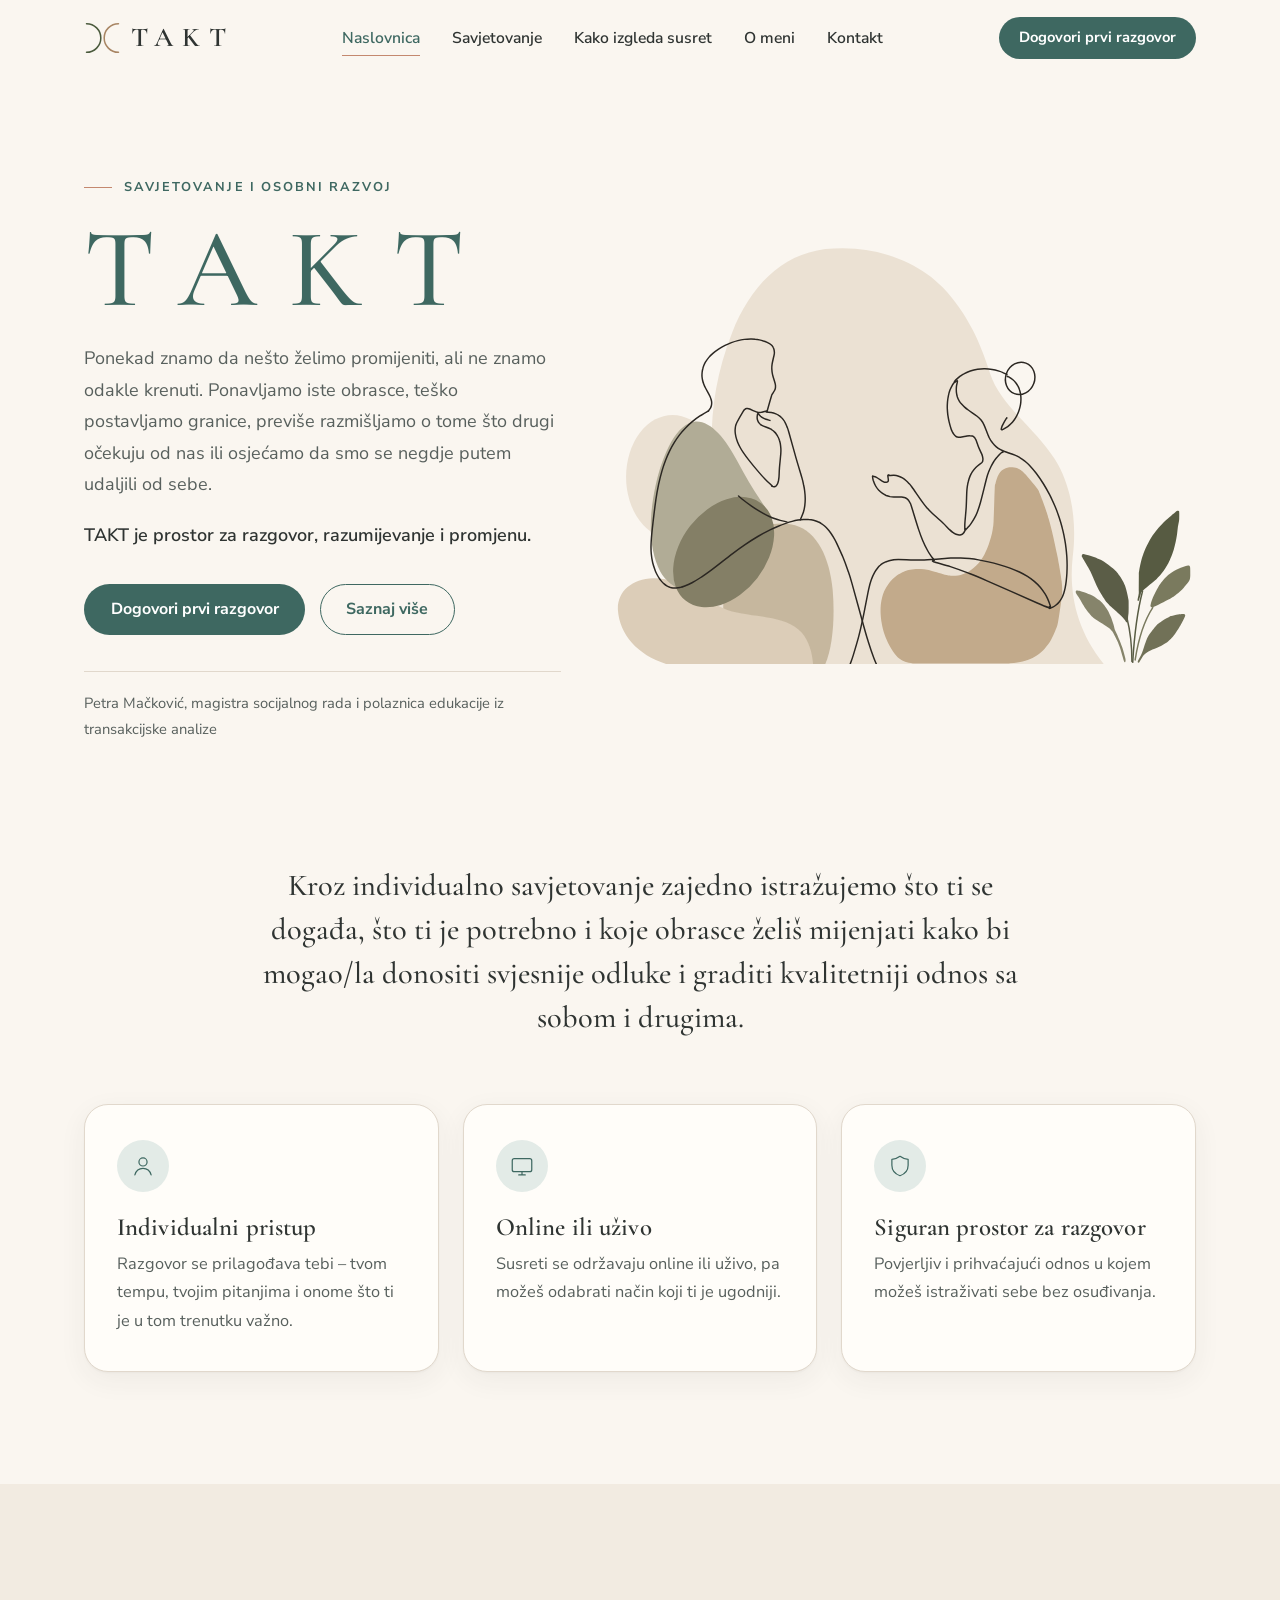
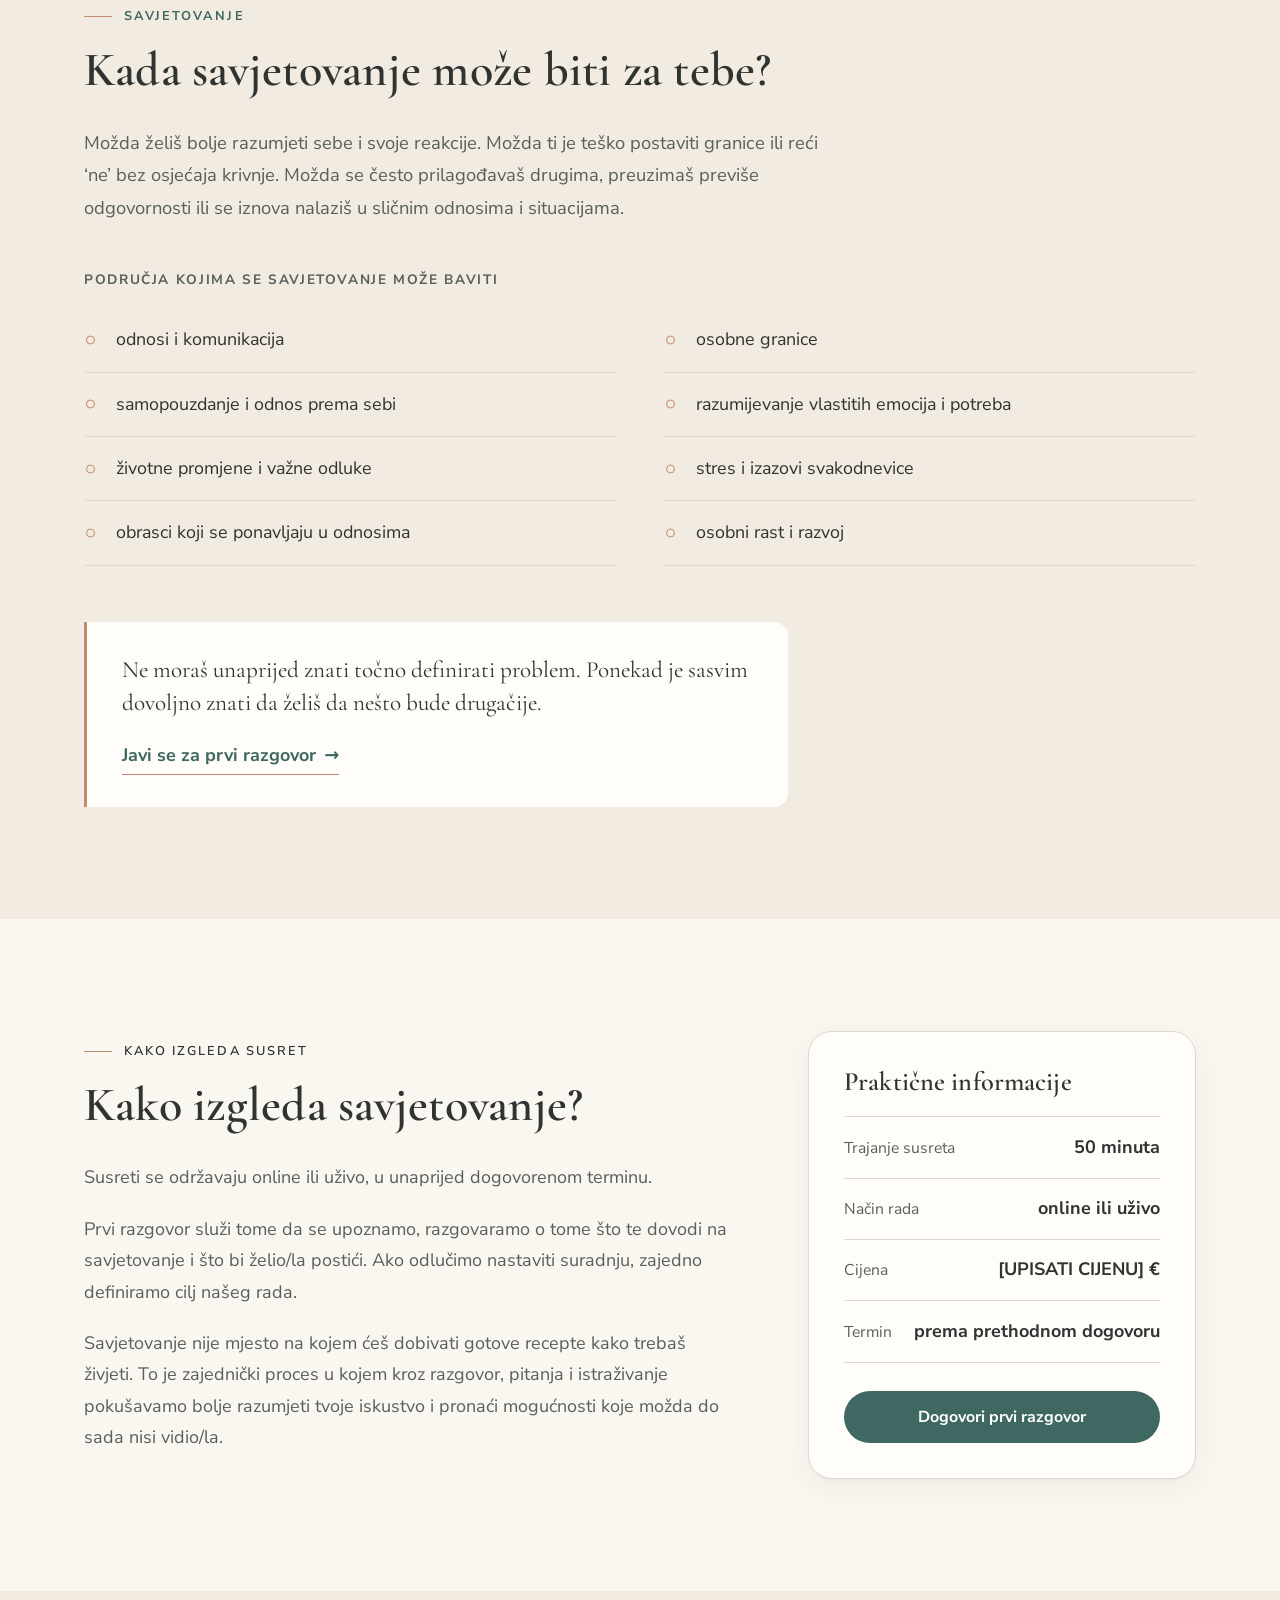
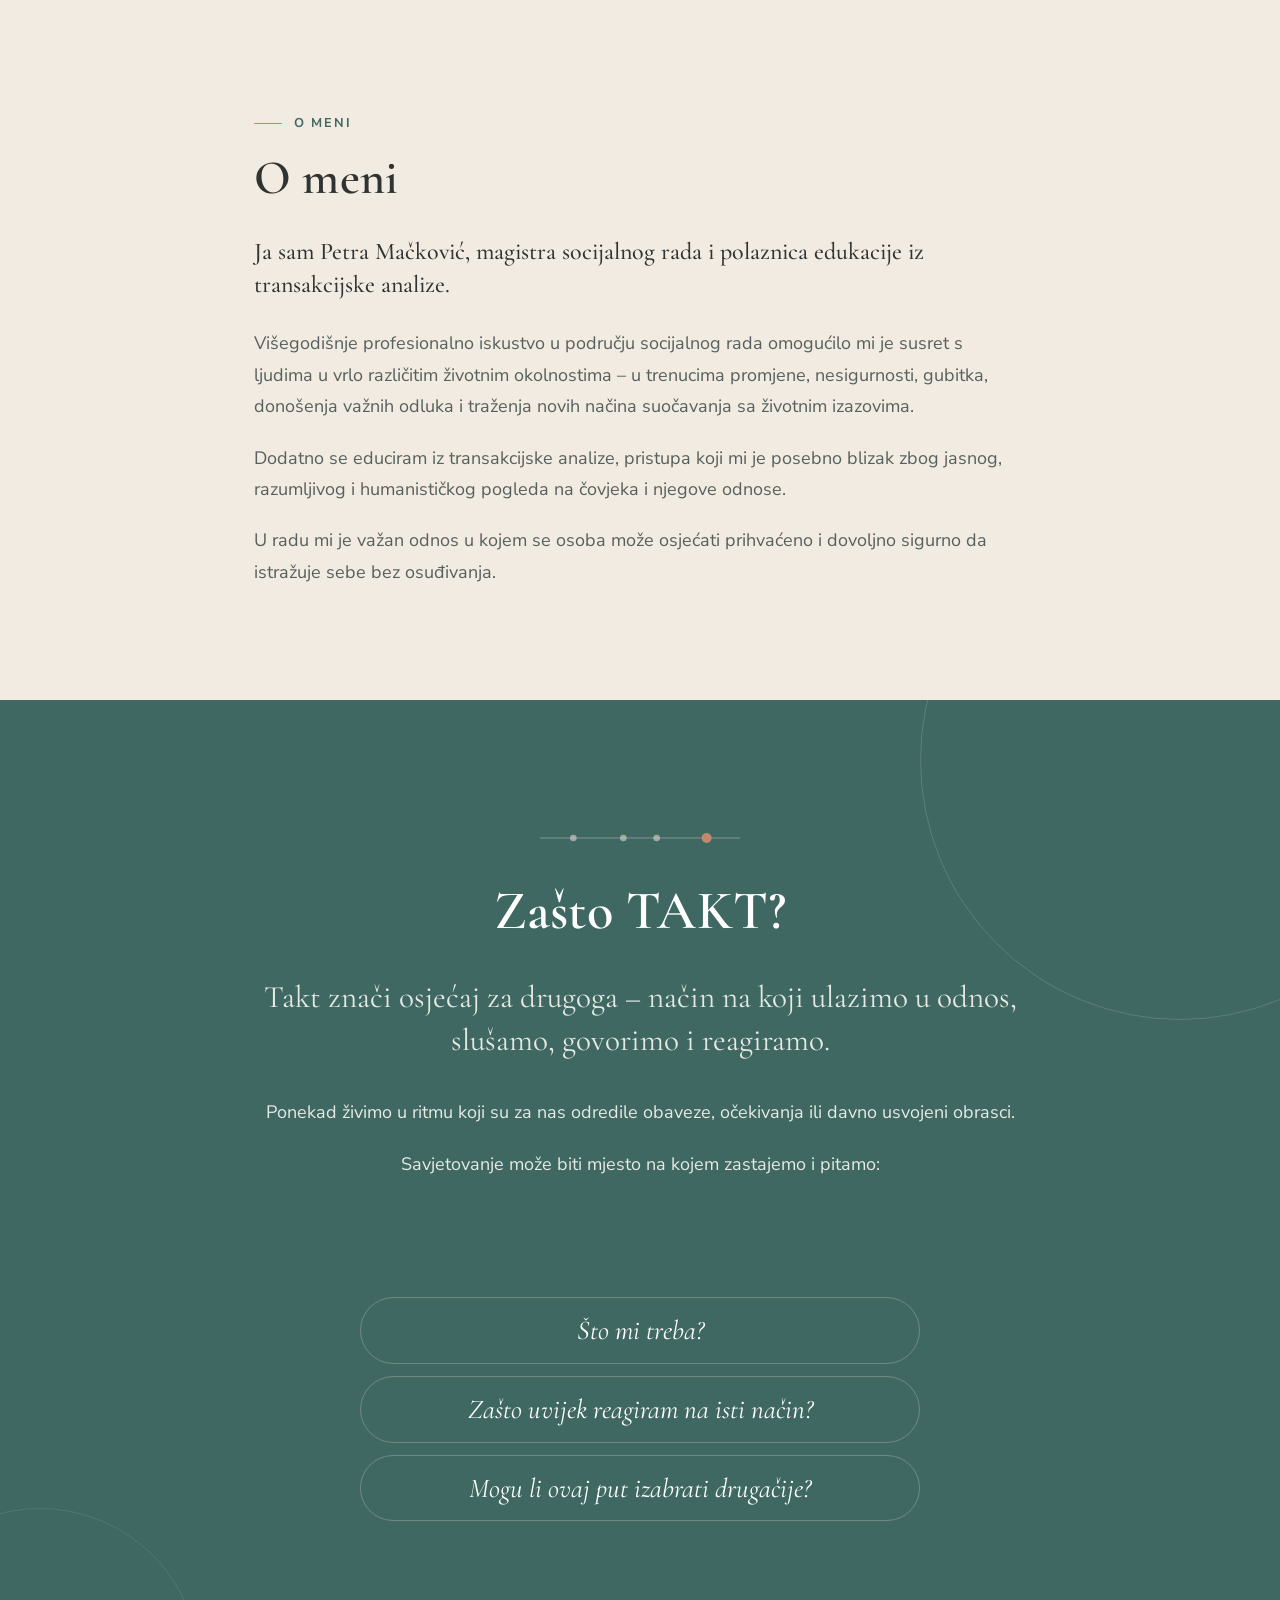
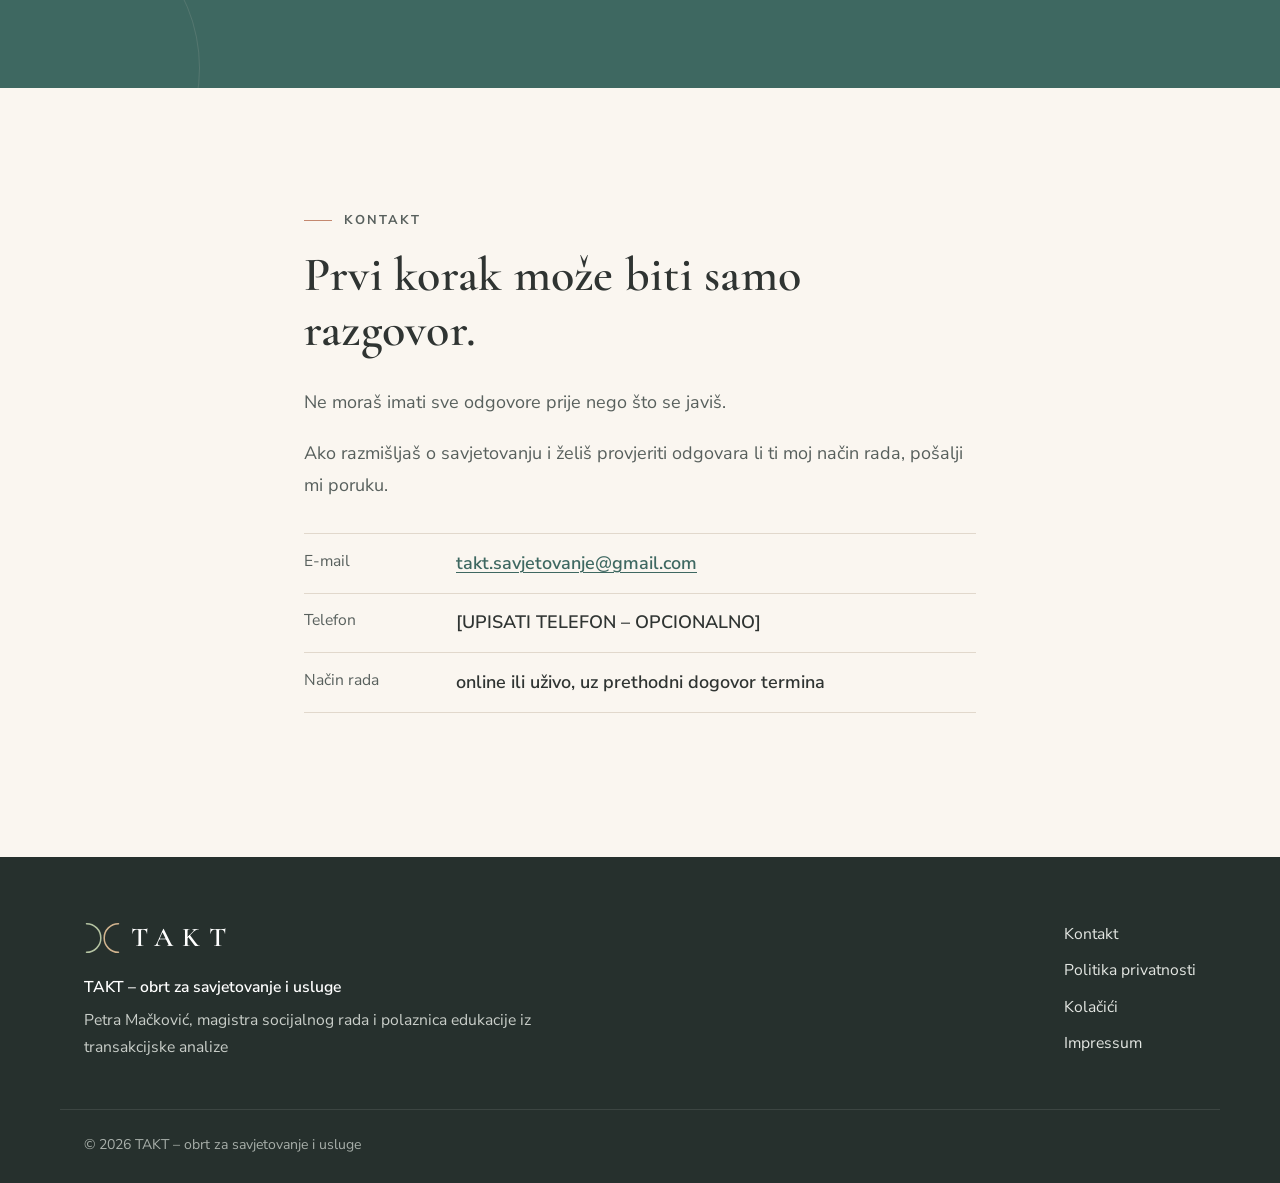
==== commit 9771d8f5: "1" ====
--- a/index.html
+++ b/index.html
@@ -251,49 +251,6 @@
             </li>
           </ul>
         </div>
-
-        <!--
-          OBRAZAC: GitHub Pages ne može sam slati e-poštu.
-          Upiši svoj Formspree endpoint u "action" (npr. https://formspree.io/f/abcdwxyz).
-          Dok to ne učiniš, obrazac otvara korisnikov program za e-poštu s ispunjenom porukom.
-          Upute su u datoteci README.md.
-        -->
-        <form class="contact-form reveal" id="kontakt-obrazac" action="https://formspree.io/f/UPISATI_ID" method="POST" novalidate>
-          <input type="hidden" name="_subject" value="Nova poruka s web-stranice TAKT">
-          <!-- zamka za spam-botove -->
-          <div class="hp" aria-hidden="true">
-            <label for="f-web">Ne ispunjavaj ovo polje</label>
-            <input type="text" id="f-web" name="_gotcha" tabindex="-1" autocomplete="off">
-          </div>
-
-          <div class="field">
-            <label for="f-ime">Ime i prezime</label>
-            <input type="text" id="f-ime" name="ime" autocomplete="name" required aria-describedby="f-ime-err">
-            <p class="field-error" id="f-ime-err" aria-live="polite"></p>
-          </div>
-
-          <div class="field">
-            <label for="f-email">E-mail</label>
-            <input type="email" id="f-email" name="email" autocomplete="email" inputmode="email" required aria-describedby="f-email-err">
-            <p class="field-error" id="f-email-err" aria-live="polite"></p>
-          </div>
-
-          <div class="field">
-            <label for="f-poruka">Poruka</label>
-            <textarea id="f-poruka" name="poruka" rows="6" required aria-describedby="f-poruka-hint f-poruka-err"></textarea>
-            <p class="field-hint" id="f-poruka-hint">Dovoljno je nekoliko rečenica o tome zašto se javljaš.</p>
-            <p class="field-error" id="f-poruka-err" aria-live="polite"></p>
-          </div>
-
-          <div class="field field-check">
-            <input type="checkbox" id="f-privola" name="privola" value="da" required aria-describedby="f-privola-err">
-            <label for="f-privola">Pristajem da se moji osobni podaci (ime, e-mail i sadržaj poruke) obrađuju isključivo u svrhu odgovora na ovaj upit, u skladu s <a href="politika-privatnosti.html">Politikom privatnosti</a>.</label>
-            <p class="field-error" id="f-privola-err" aria-live="polite"></p>
-          </div>
-
-          <button type="submit" class="btn btn-primary btn-block">Pošalji poruku</button>
-          <p class="form-status" id="form-status" role="status" aria-live="polite"></p>
-        </form>
       </div>
     </section>
 
--- a/css/style.css
+++ b/css/style.css
@@ -550,12 +550,7 @@
 .why-end { color: #E6E9E4; max-width: 640px; margin: 0 auto; }
 
 /* Kontakt */
-.contact {
-  display: grid;
-  grid-template-columns: 1fr 1fr;
-  gap: clamp(2.5rem, 6vw, 5rem);
-  align-items: start;
-}
+.contact { max-width: 720px; }
 .contact-intro > p { color: var(--text-muted); }
 .contact-details {
   list-style: none;
@@ -582,66 +577,6 @@
   color: #4A3F3A;
 }
 
-.contact-form {
-  background: var(--surface);
-  border: 1px solid var(--line);
-  border-radius: var(--radius-lg);
-  padding: clamp(1.6rem, 4vw, 2.6rem);
-  box-shadow: var(--shadow);
-}
-.field { margin-bottom: 1.35rem; }
-.field label {
-  display: block;
-  font-weight: 700;
-  font-size: .98rem;
-  margin-bottom: .45rem;
-}
-.field input[type="text"],
-.field input[type="email"],
-.field textarea {
-  width: 100%;
-  font: inherit;
-  font-size: 1.05rem;
-  color: var(--text);
-  background: var(--bg);
-  border: 1px solid #CFC5B8;
-  border-radius: 10px;
-  padding: .85rem 1rem;
-  transition: border-color .2s, box-shadow .2s, background-color .2s;
-}
-.field textarea { resize: vertical; min-height: 150px; line-height: 1.6; }
-.field input:focus,
-.field textarea:focus {
-  outline: none;
-  border-color: var(--primary);
-  background: #fff;
-  box-shadow: 0 0 0 3px rgba(62, 104, 97, .15);
-}
-.field [aria-invalid="true"] { border-color: #A4533A; }
-.field-hint { font-size: .88rem; color: var(--text-muted); margin: .45rem 0 0; line-height: 1.5; }
-.field-error { font-size: .88rem; color: #9A4A32; margin: .35rem 0 0; min-height: 0; }
-.field-error:empty { display: none; }
-
-.field-check {
-  display: grid;
-  grid-template-columns: auto 1fr;
-  gap: .8rem;
-  align-items: start;
-}
-.field-check input {
-  width: 20px; height: 20px;
-  margin: .25rem 0 0;
-  accent-color: var(--primary);
-}
-.field-check label { font-weight: 400; font-size: .95rem; line-height: 1.55; color: var(--text-muted); margin: 0; }
-.field-check .field-error { grid-column: 2; }
-
-.hp { position: absolute; left: -9999px; width: 1px; height: 1px; overflow: hidden; }
-
-.form-status { margin: 1rem 0 0; font-size: .98rem; }
-.form-status:empty { display: none; }
-.form-status.is-success { color: var(--primary-dark); font-weight: 600; }
-.form-status.is-error { color: #9A4A32; }
 
 /* ---------- Podnožje ---------- */
 .site-footer {
@@ -746,8 +681,7 @@
 
   .hero-grid,
   .split,
-  .about,
-  .contact { grid-template-columns: 1fr; }
+  .about { grid-template-columns: 1fr; }
 
   .hero-photo { max-width: 420px; margin: 0 auto; width: 100%; }
 
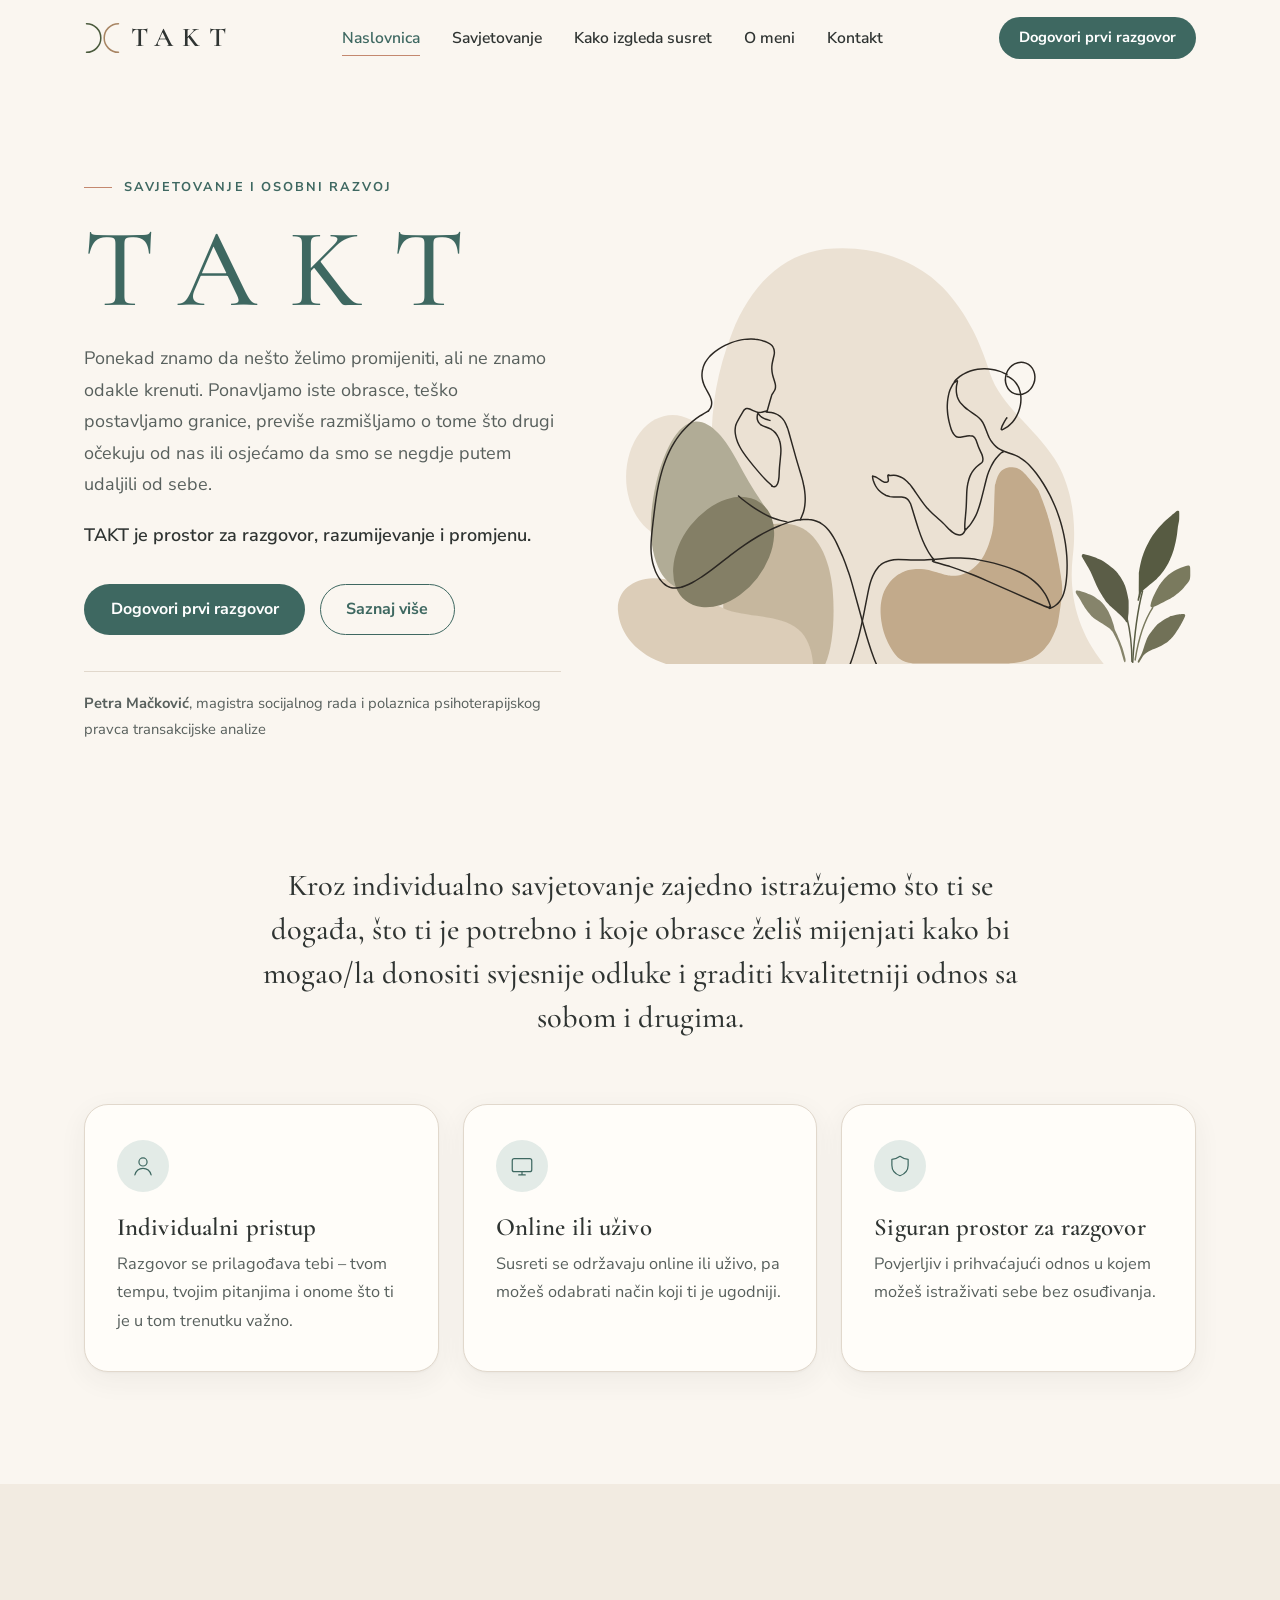
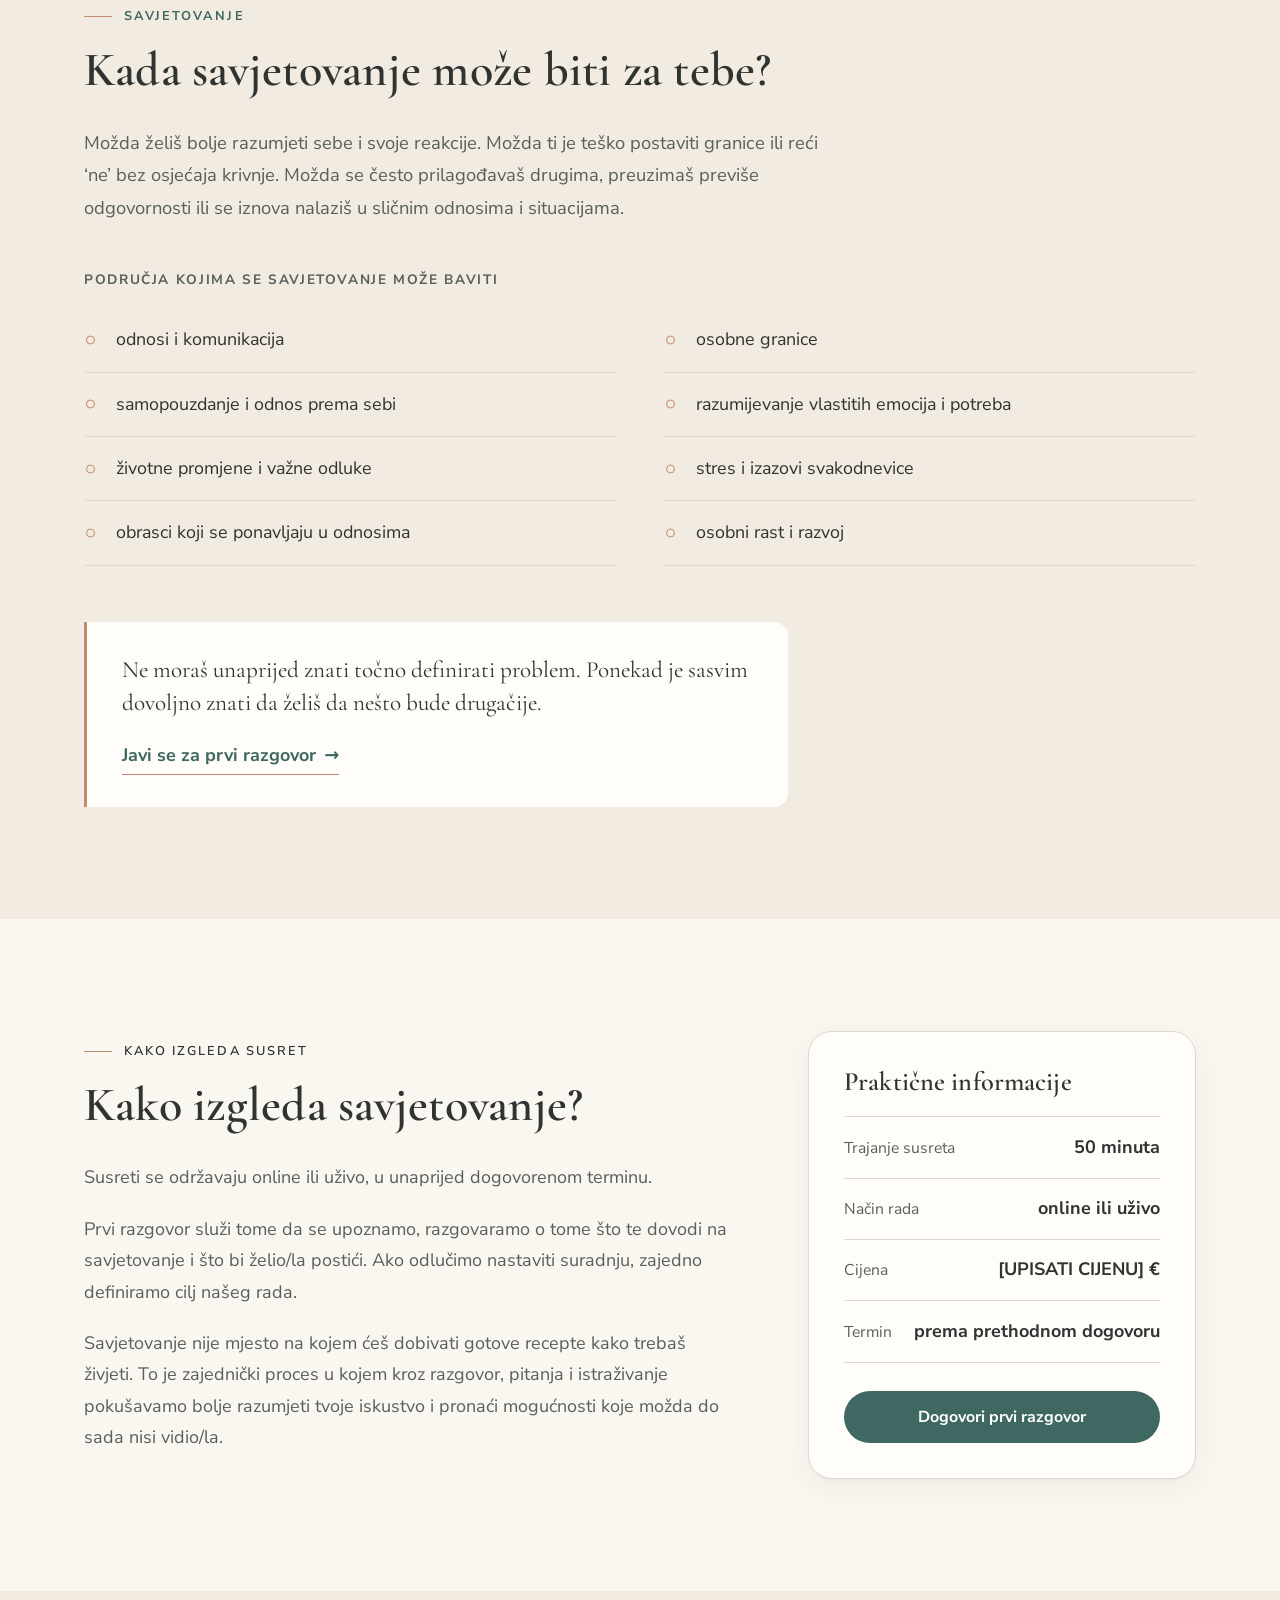
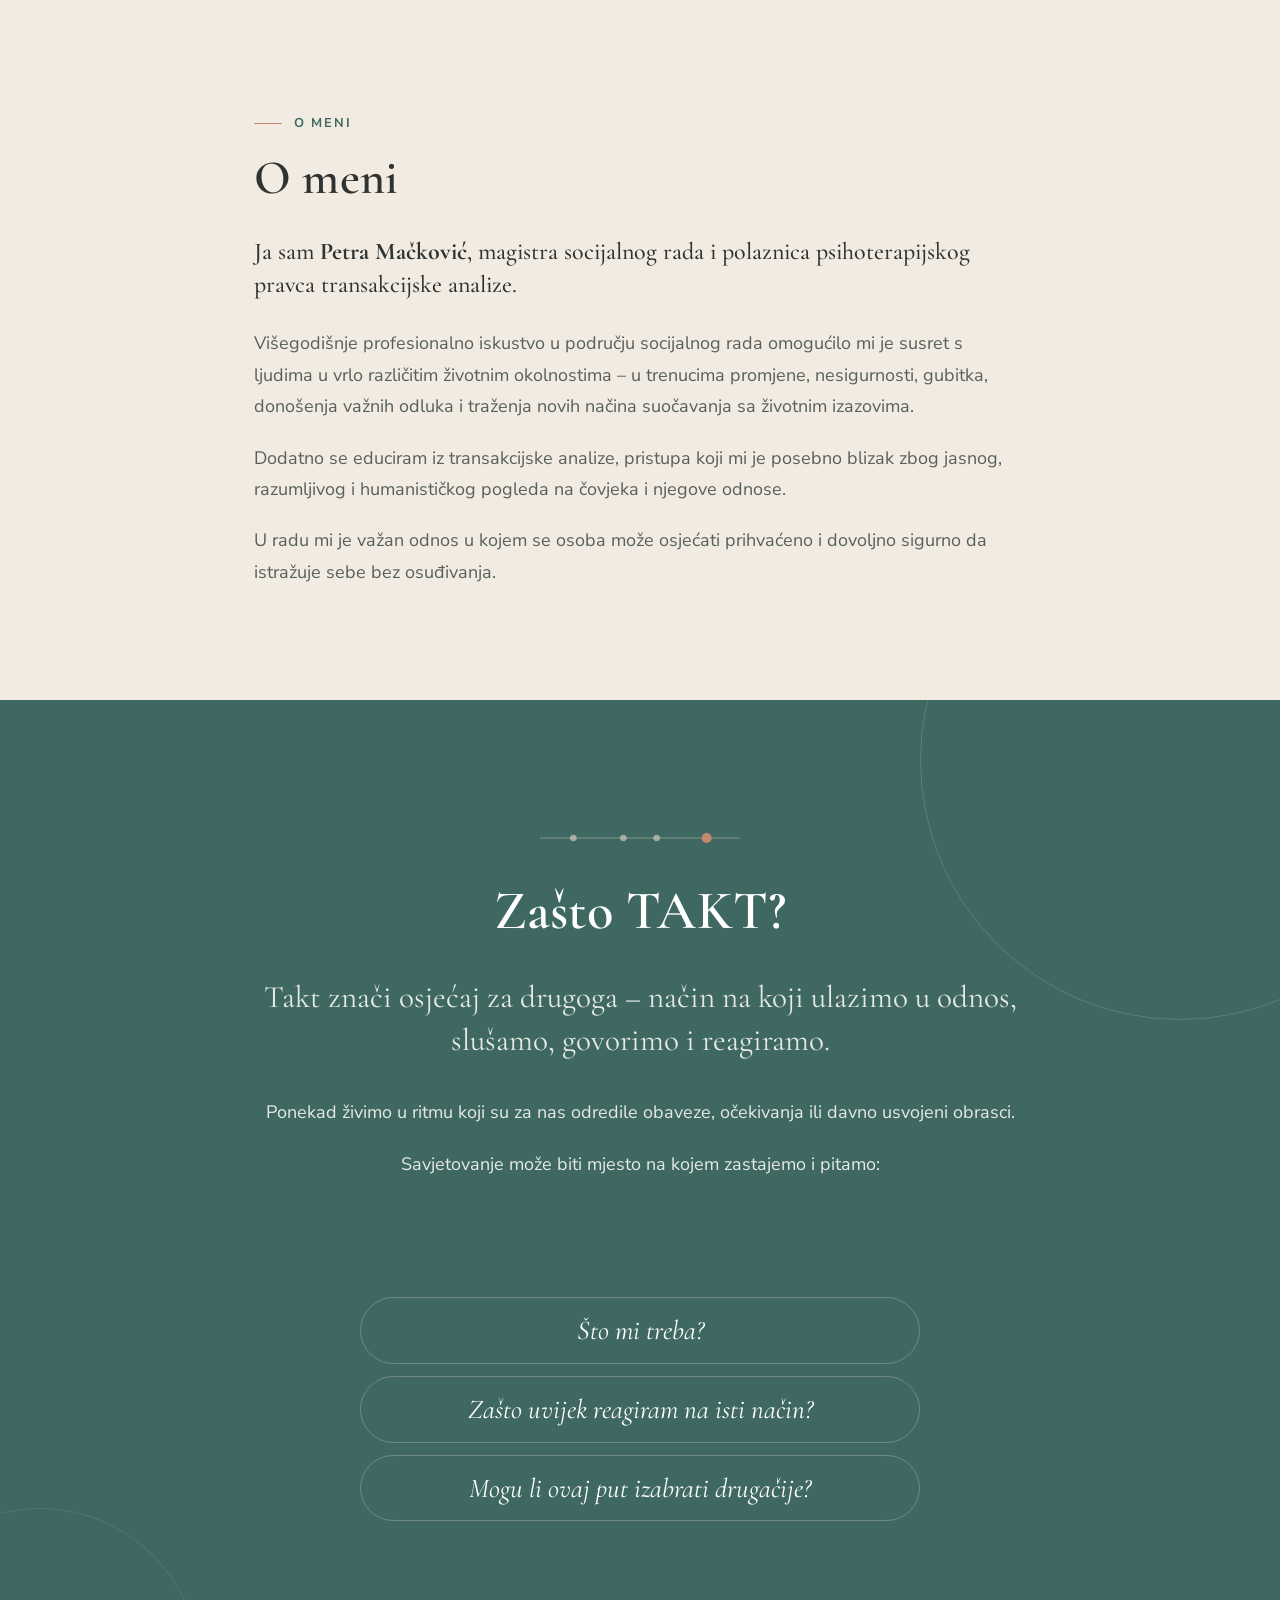
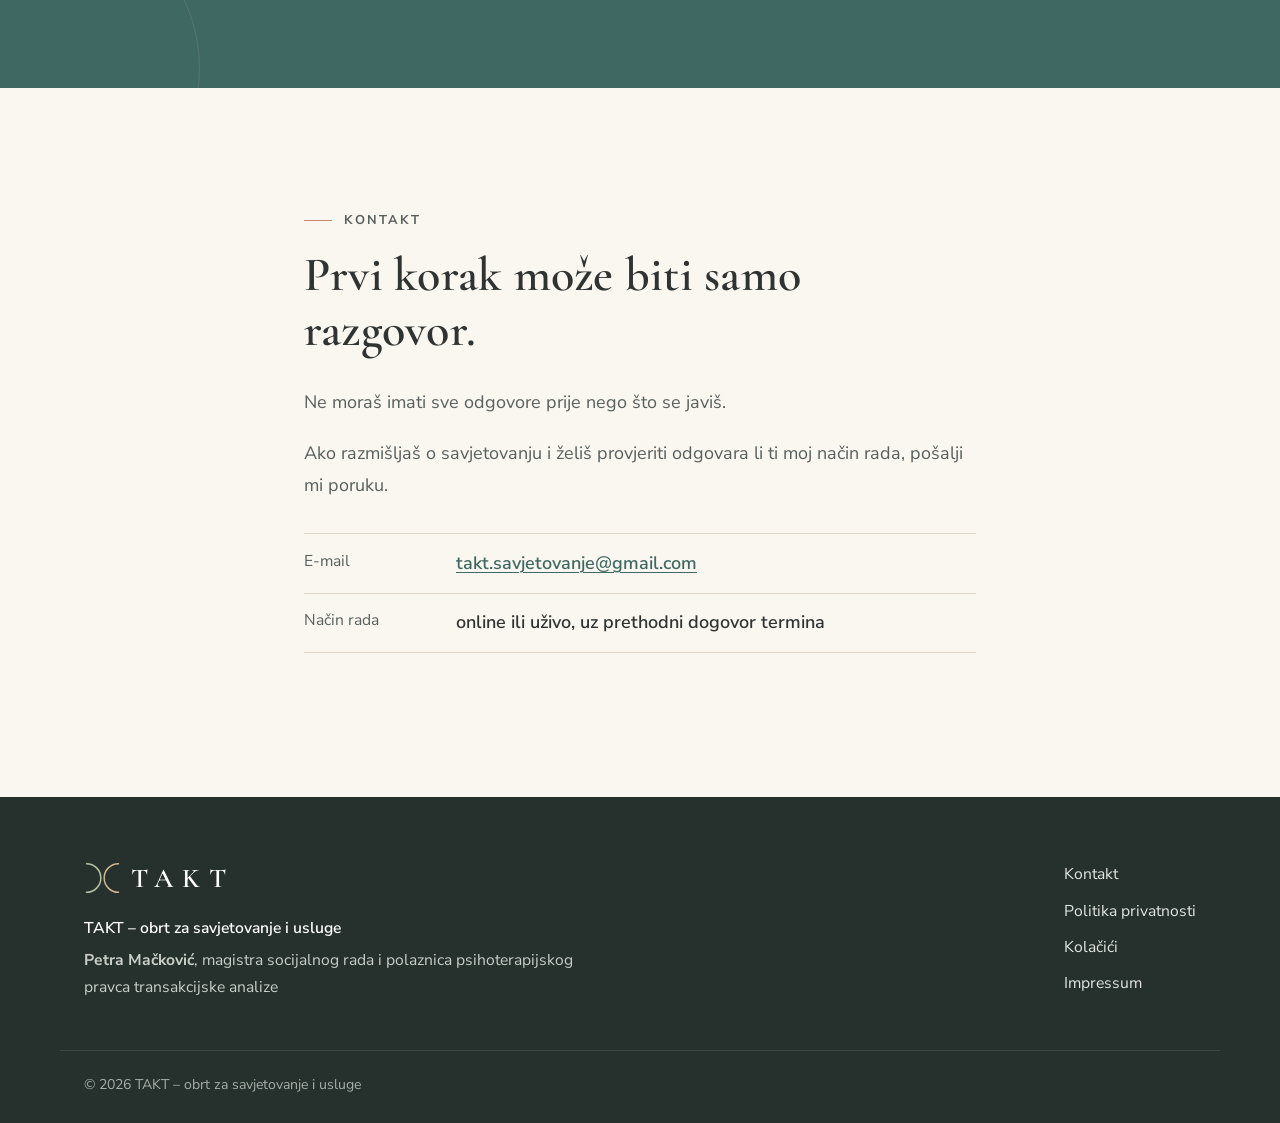
==== commit 38720a5b: "1" ====
--- a/index.html
+++ b/index.html
@@ -4,7 +4,7 @@
   <meta charset="UTF-8">
   <meta name="viewport" content="width=device-width, initial-scale=1">
   <title>TAKT – savjetovanje i osobni razvoj | Petra Mačković</title>
-  <meta name="description" content="TAKT je prostor za individualno savjetovanje, podršku i osobni razvoj. Petra Mačković, magistra socijalnog rada i polaznica edukacije iz transakcijske analize.">
+  <meta name="description" content="TAKT je prostor za individualno savjetovanje, podršku i osobni razvoj. Petra Mačković, magistra socijalnog rada i polaznica psihoterapijskog pravca transakcijske analize.">
   <meta name="author" content="Petra Mačković">
   <meta name="theme-color" content="#3E6861">
   <!-- Kad stranica dobije stalnu adresu, upiši je ovdje i u og:url / og:image -->
@@ -15,7 +15,7 @@
   <meta property="og:locale" content="hr_HR">
   <meta property="og:site_name" content="TAKT">
   <meta property="og:title" content="TAKT – savjetovanje i osobni razvoj | Petra Mačković">
-  <meta property="og:description" content="Prostor za individualno savjetovanje, podršku i osobni razvoj. Petra Mačković, magistra socijalnog rada i polaznica edukacije iz transakcijske analize.">
+  <meta property="og:description" content="Prostor za individualno savjetovanje, podršku i osobni razvoj. Petra Mačković, magistra socijalnog rada i polaznica psihoterapijskog pravca transakcijske analize.">
   <meta property="og:url" content="https://www.example.com/">
   <meta property="og:image" content="https://www.example.com/images/og-image.png">
   <meta property="og:image:width" content="1200">
@@ -86,7 +86,7 @@
             <a href="#kontakt" class="btn btn-primary">Dogovori prvi razgovor</a>
             <a href="#savjetovanje" class="btn btn-ghost">Saznaj više</a>
           </div>
-          <p class="hero-sign reveal">Petra Mačković, magistra socijalnog rada i polaznica edukacije iz transakcijske analize</p>
+          <p class="hero-sign reveal"><strong>Petra Mačković</strong>, magistra socijalnog rada i polaznica psihoterapijskog pravca transakcijske analize</p>
         </div>
 
         <figure class="hero-photo reveal">
@@ -197,7 +197,7 @@
         <div class="about-text reveal">
           <p class="eyebrow">O meni</p>
           <h2 id="omeni-naslov" class="section-title">O meni</h2>
-          <p class="about-lead">Ja sam Petra Mačković, magistra socijalnog rada i polaznica edukacije iz transakcijske analize.</p>
+          <p class="about-lead">Ja sam <strong>Petra Mačković</strong>, magistra socijalnog rada i polaznica psihoterapijskog pravca transakcijske analize.</p>
           <p>Višegodišnje profesionalno iskustvo u području socijalnog rada omogućilo mi je susret s ljudima u vrlo različitim životnim okolnostima – u trenucima promjene, nesigurnosti, gubitka, donošenja važnih odluka i traženja novih načina suočavanja sa životnim izazovima.</p>
           <p>Dodatno se educiram iz transakcijske analize, pristupa koji mi je posebno blizak zbog jasnog, razumljivog i humanističkog pogleda na čovjeka i njegove odnose.</p>
           <p>U radu mi je važan odnos u kojem se osoba može osjećati prihvaćeno i dovoljno sigurno da istražuje sebe bez osuđivanja.</p>
@@ -242,10 +242,6 @@
               <a href="mailto:takt.savjetovanje@gmail.com" class="cd-value">takt.savjetovanje@gmail.com</a>
             </li>
             <li>
-              <span class="cd-label">Telefon</span>
-              <span class="cd-value">[UPISATI TELEFON – OPCIONALNO]</span>
-            </li>
-            <li>
               <span class="cd-label">Način rada</span>
               <span class="cd-value">online ili uživo, uz prethodni dogovor termina</span>
             </li>
@@ -268,7 +264,7 @@
           <span class="logo-text">TAKT</span>
         </a>
         <p class="footer-name">TAKT – obrt za savjetovanje i usluge</p>
-        <p>Petra Mačković, magistra socijalnog rada i polaznica edukacije iz transakcijske analize</p>
+        <p><strong>Petra Mačković</strong>, magistra socijalnog rada i polaznica psihoterapijskog pravca transakcijske analize</p>
       </div>
       <nav class="footer-nav" aria-label="Poveznice u podnožju">
         <ul>
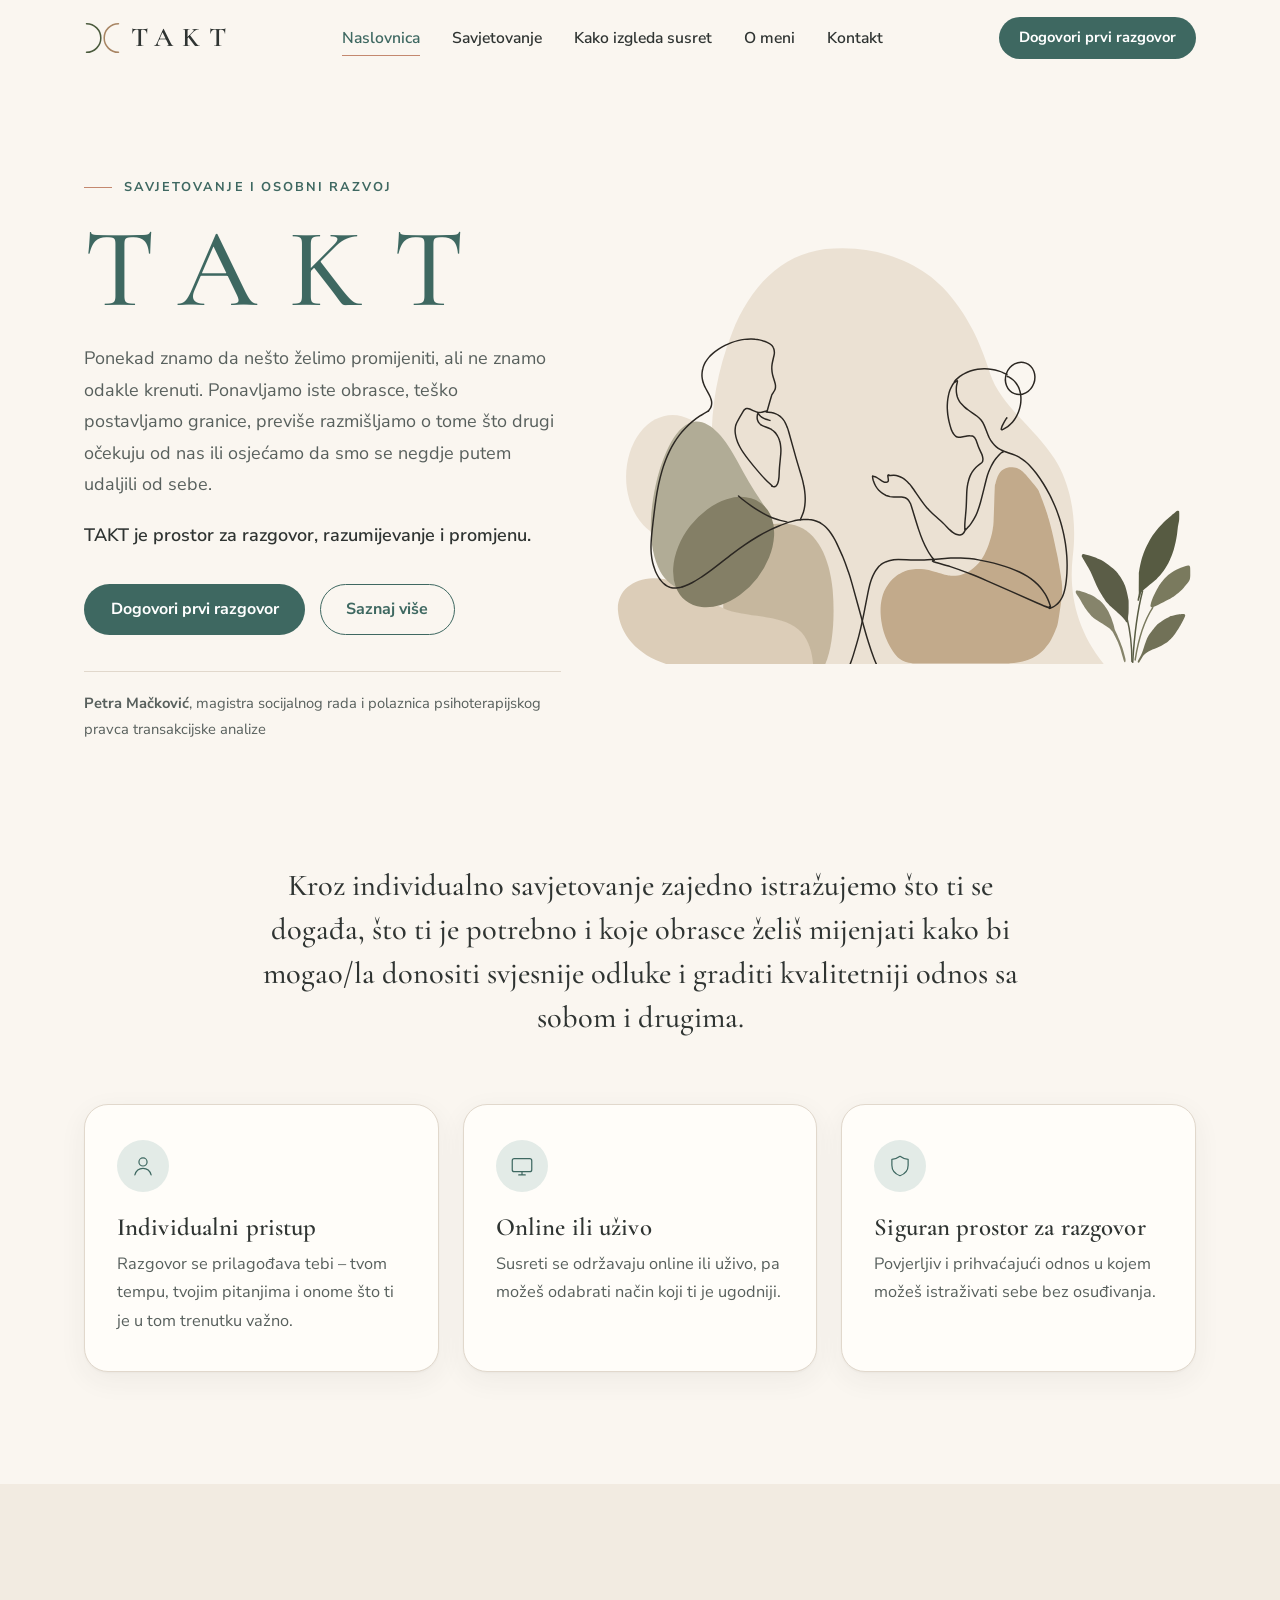
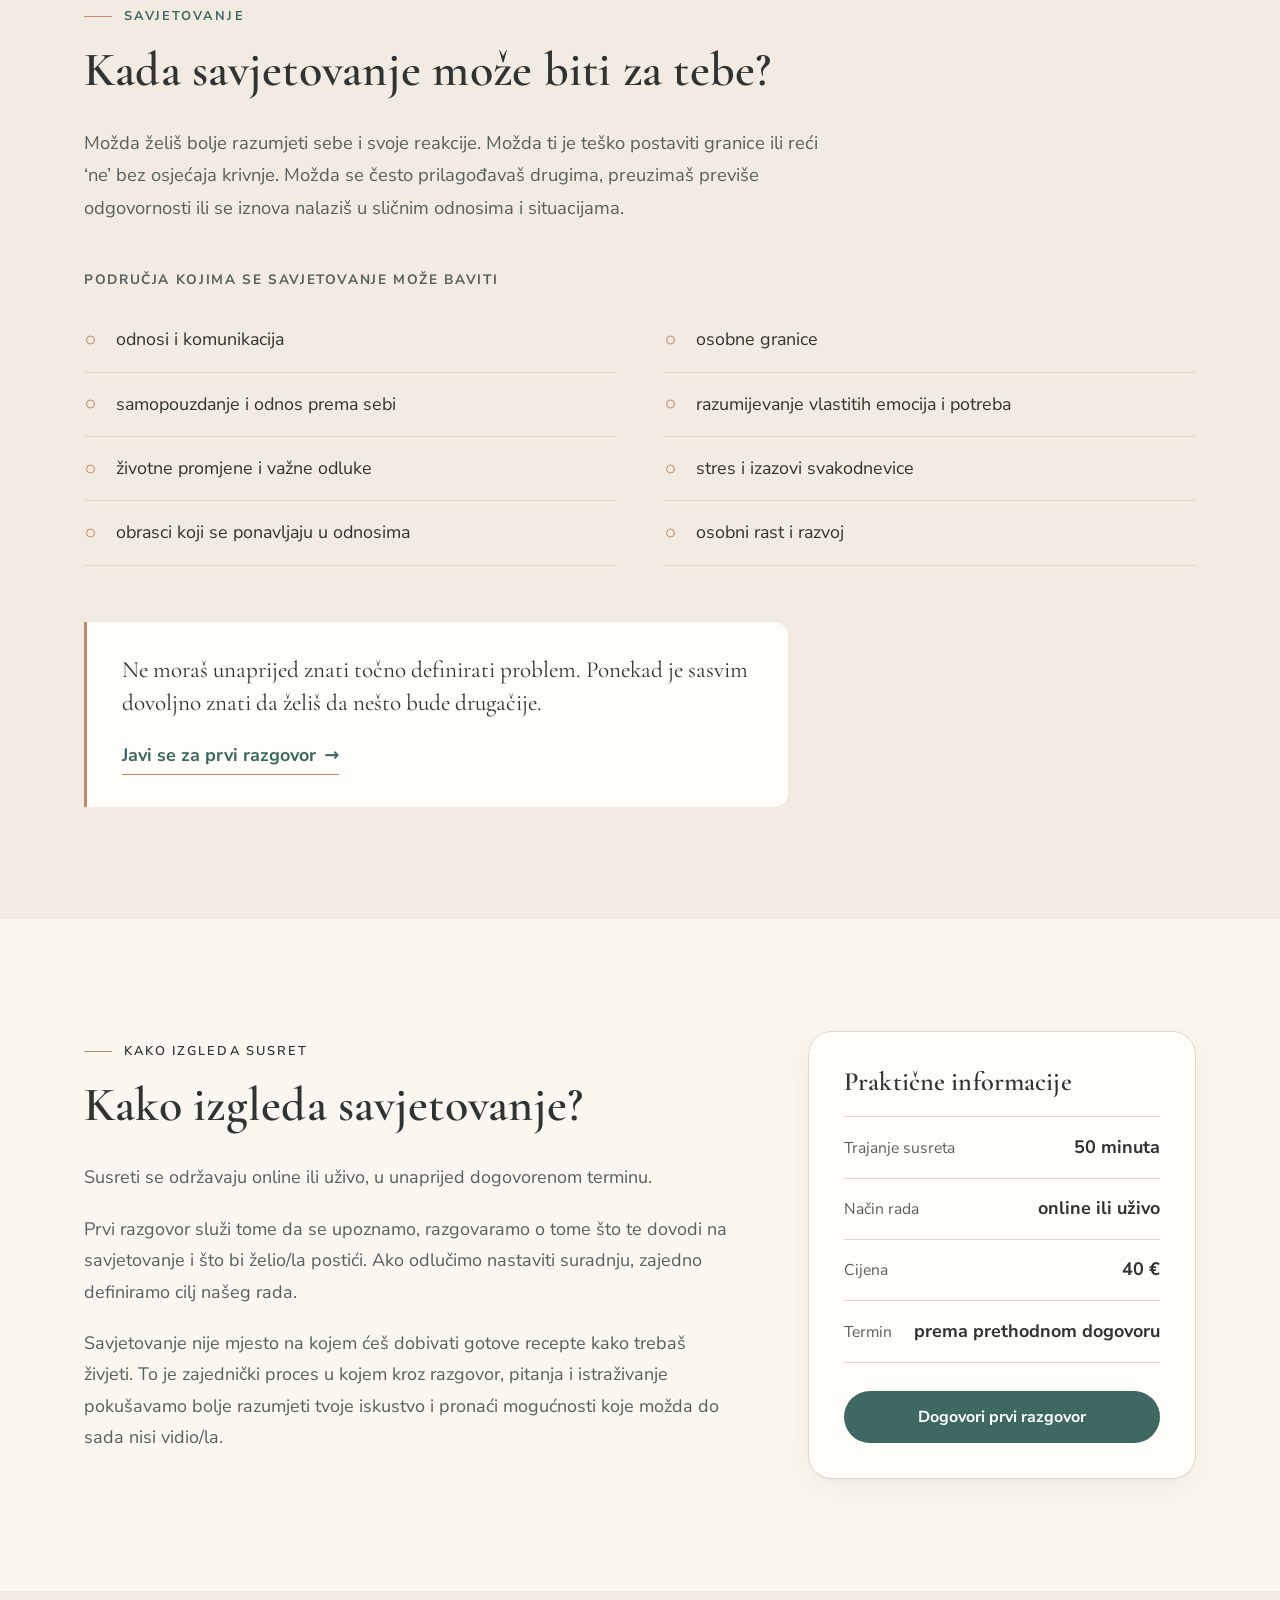
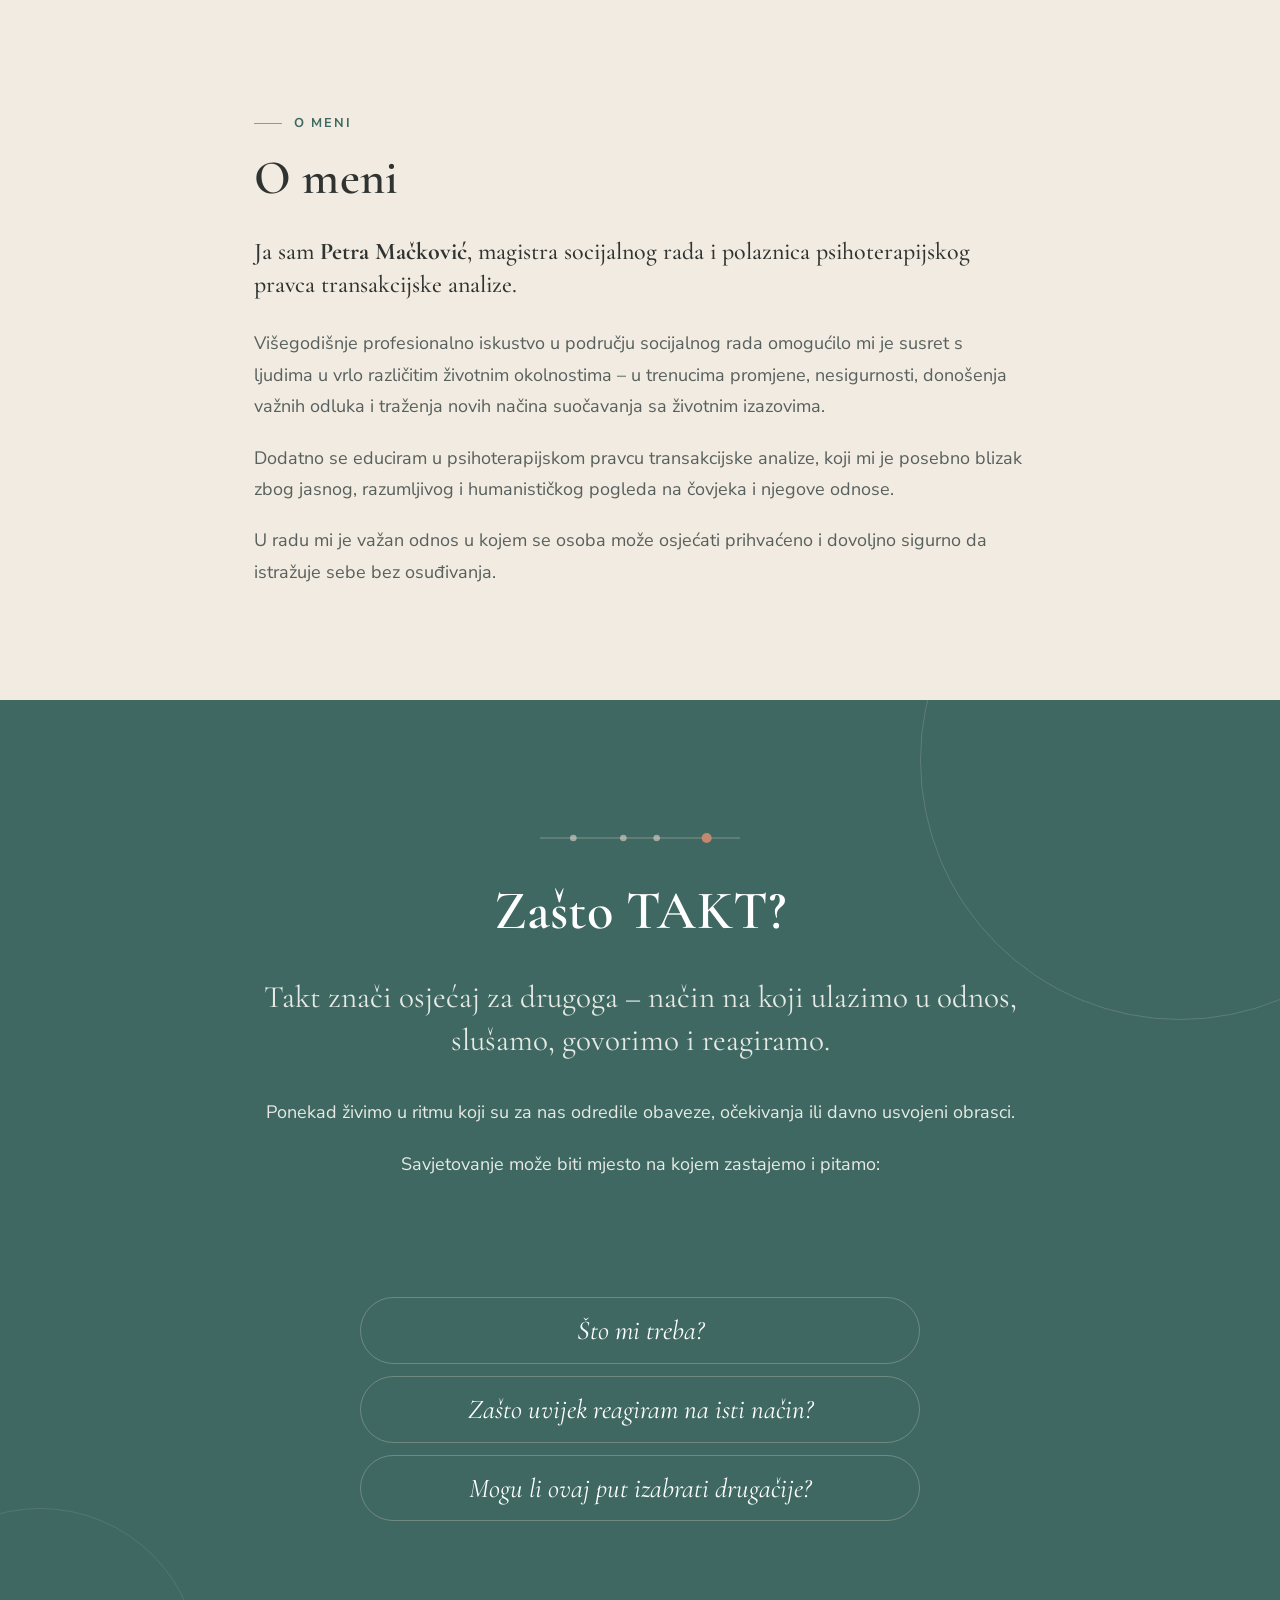
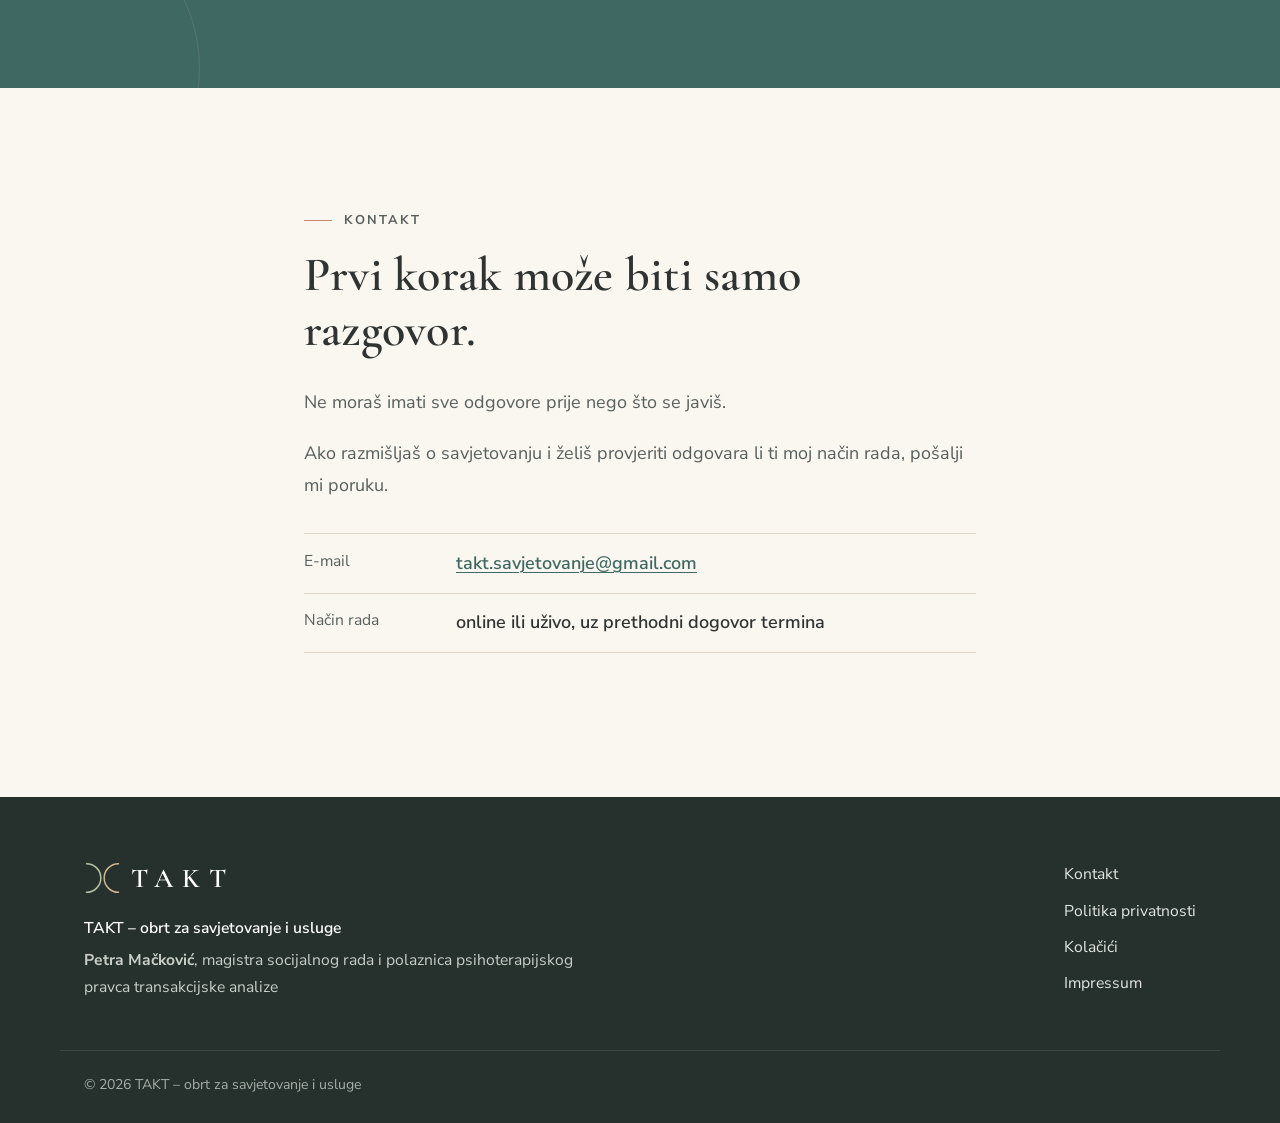
==== commit 3f3bc562: "1" ====
--- a/index.html
+++ b/index.html
@@ -178,7 +178,7 @@
             </div>
             <div>
               <dt>Cijena</dt>
-              <dd>[UPISATI CIJENU] €</dd>
+              <dd>40 €</dd>
             </div>
             <div>
               <dt>Termin</dt>
@@ -198,8 +198,8 @@
           <p class="eyebrow">O meni</p>
           <h2 id="omeni-naslov" class="section-title">O meni</h2>
           <p class="about-lead">Ja sam <strong>Petra Mačković</strong>, magistra socijalnog rada i polaznica psihoterapijskog pravca transakcijske analize.</p>
-          <p>Višegodišnje profesionalno iskustvo u području socijalnog rada omogućilo mi je susret s ljudima u vrlo različitim životnim okolnostima – u trenucima promjene, nesigurnosti, gubitka, donošenja važnih odluka i traženja novih načina suočavanja sa životnim izazovima.</p>
-          <p>Dodatno se educiram iz transakcijske analize, pristupa koji mi je posebno blizak zbog jasnog, razumljivog i humanističkog pogleda na čovjeka i njegove odnose.</p>
+          <p>Višegodišnje profesionalno iskustvo u području socijalnog rada omogućilo mi je susret s ljudima u vrlo različitim životnim okolnostima – u trenucima promjene, nesigurnosti, donošenja važnih odluka i traženja novih načina suočavanja sa životnim izazovima.</p>
+          <p>Dodatno se educiram u psihoterapijskom pravcu transakcijske analize, koji mi je posebno blizak zbog jasnog, razumljivog i humanističkog pogleda na čovjeka i njegove odnose.</p>
           <p>U radu mi je važan odnos u kojem se osoba može osjećati prihvaćeno i dovoljno sigurno da istražuje sebe bez osuđivanja.</p>
         </div>
       </div>
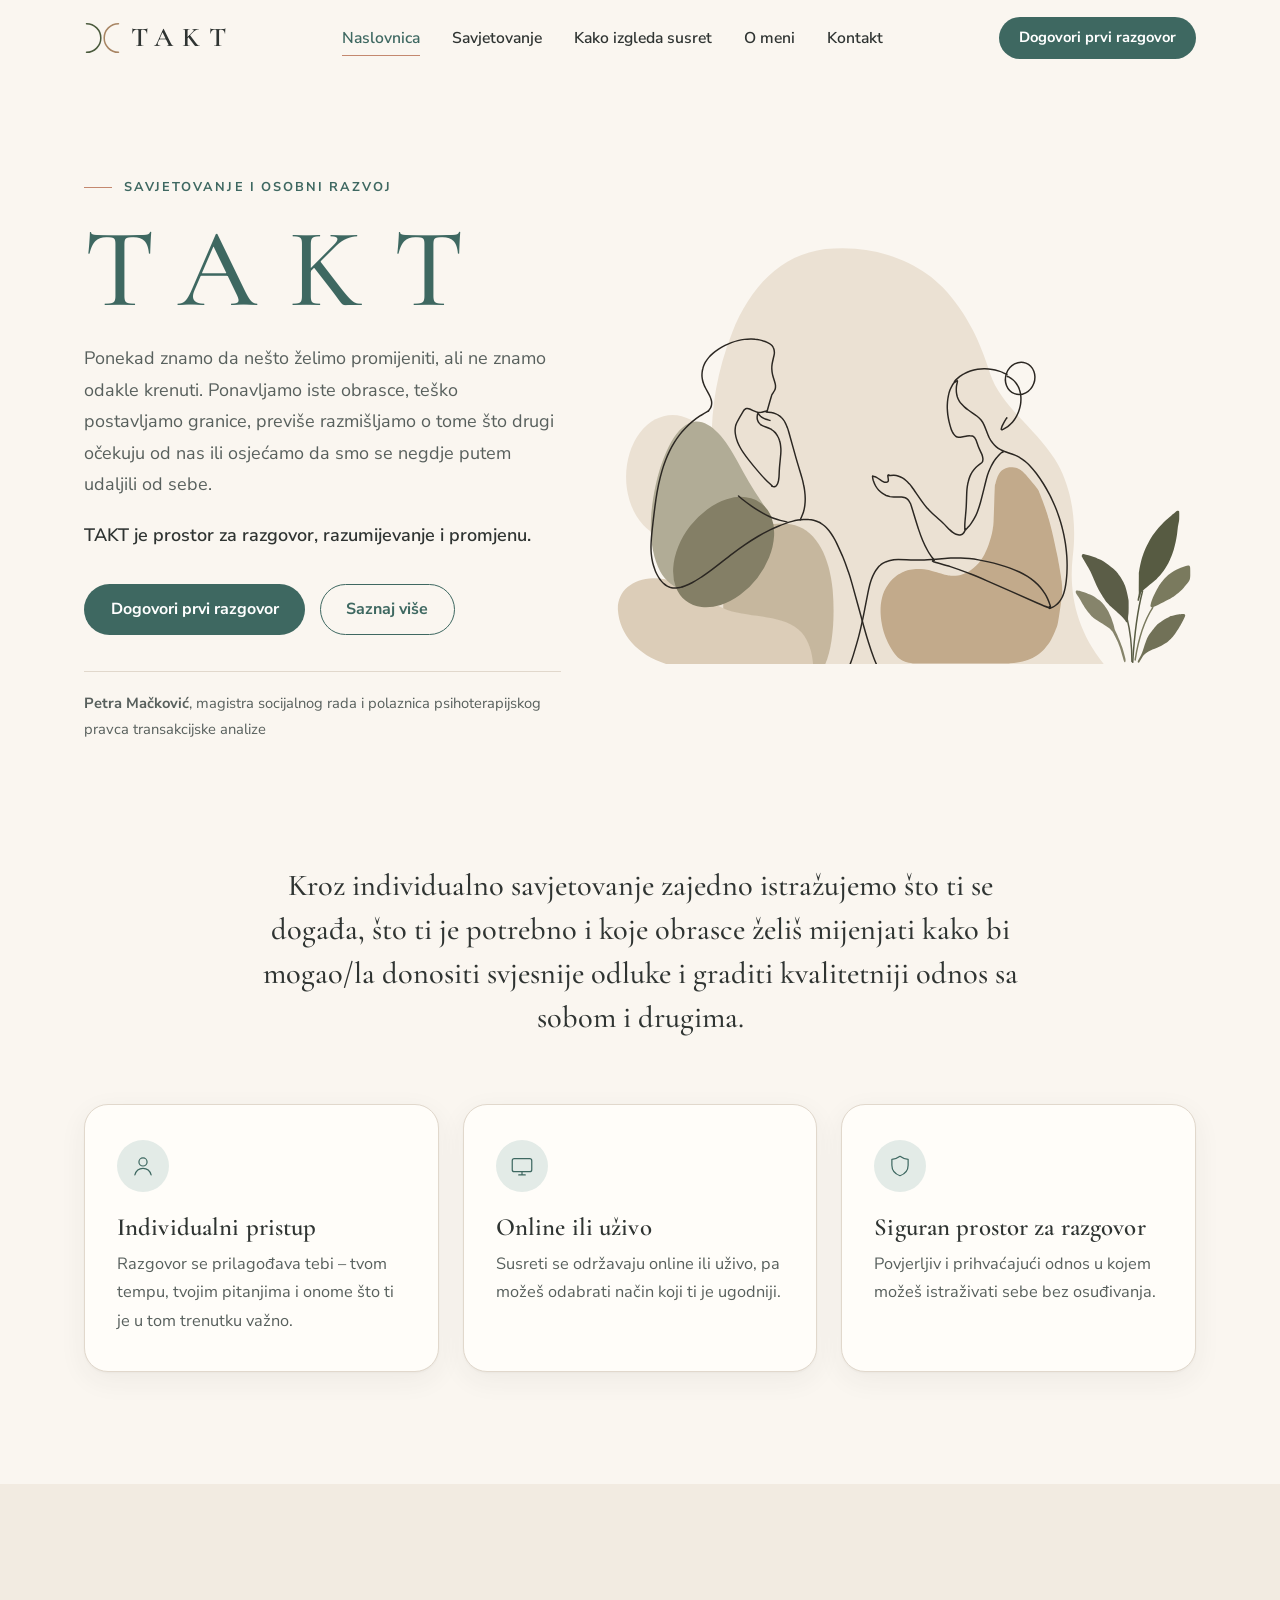
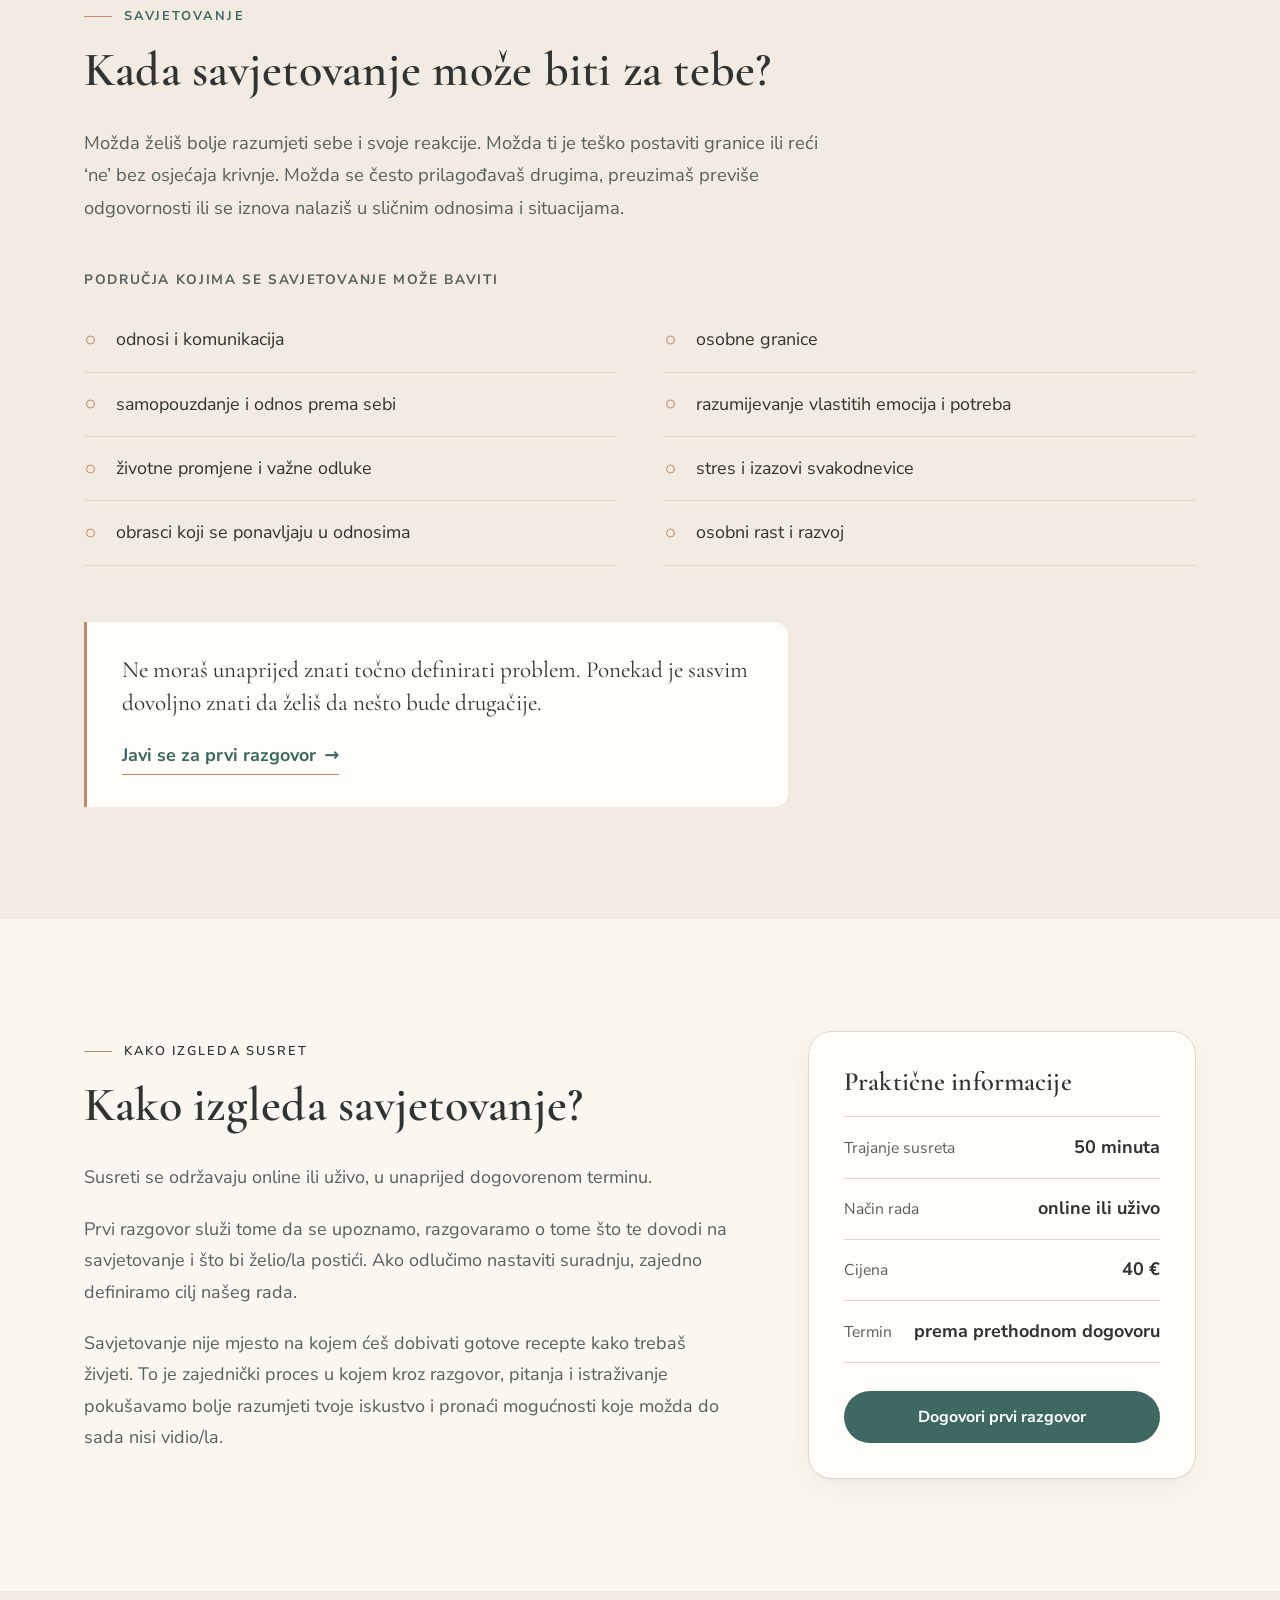
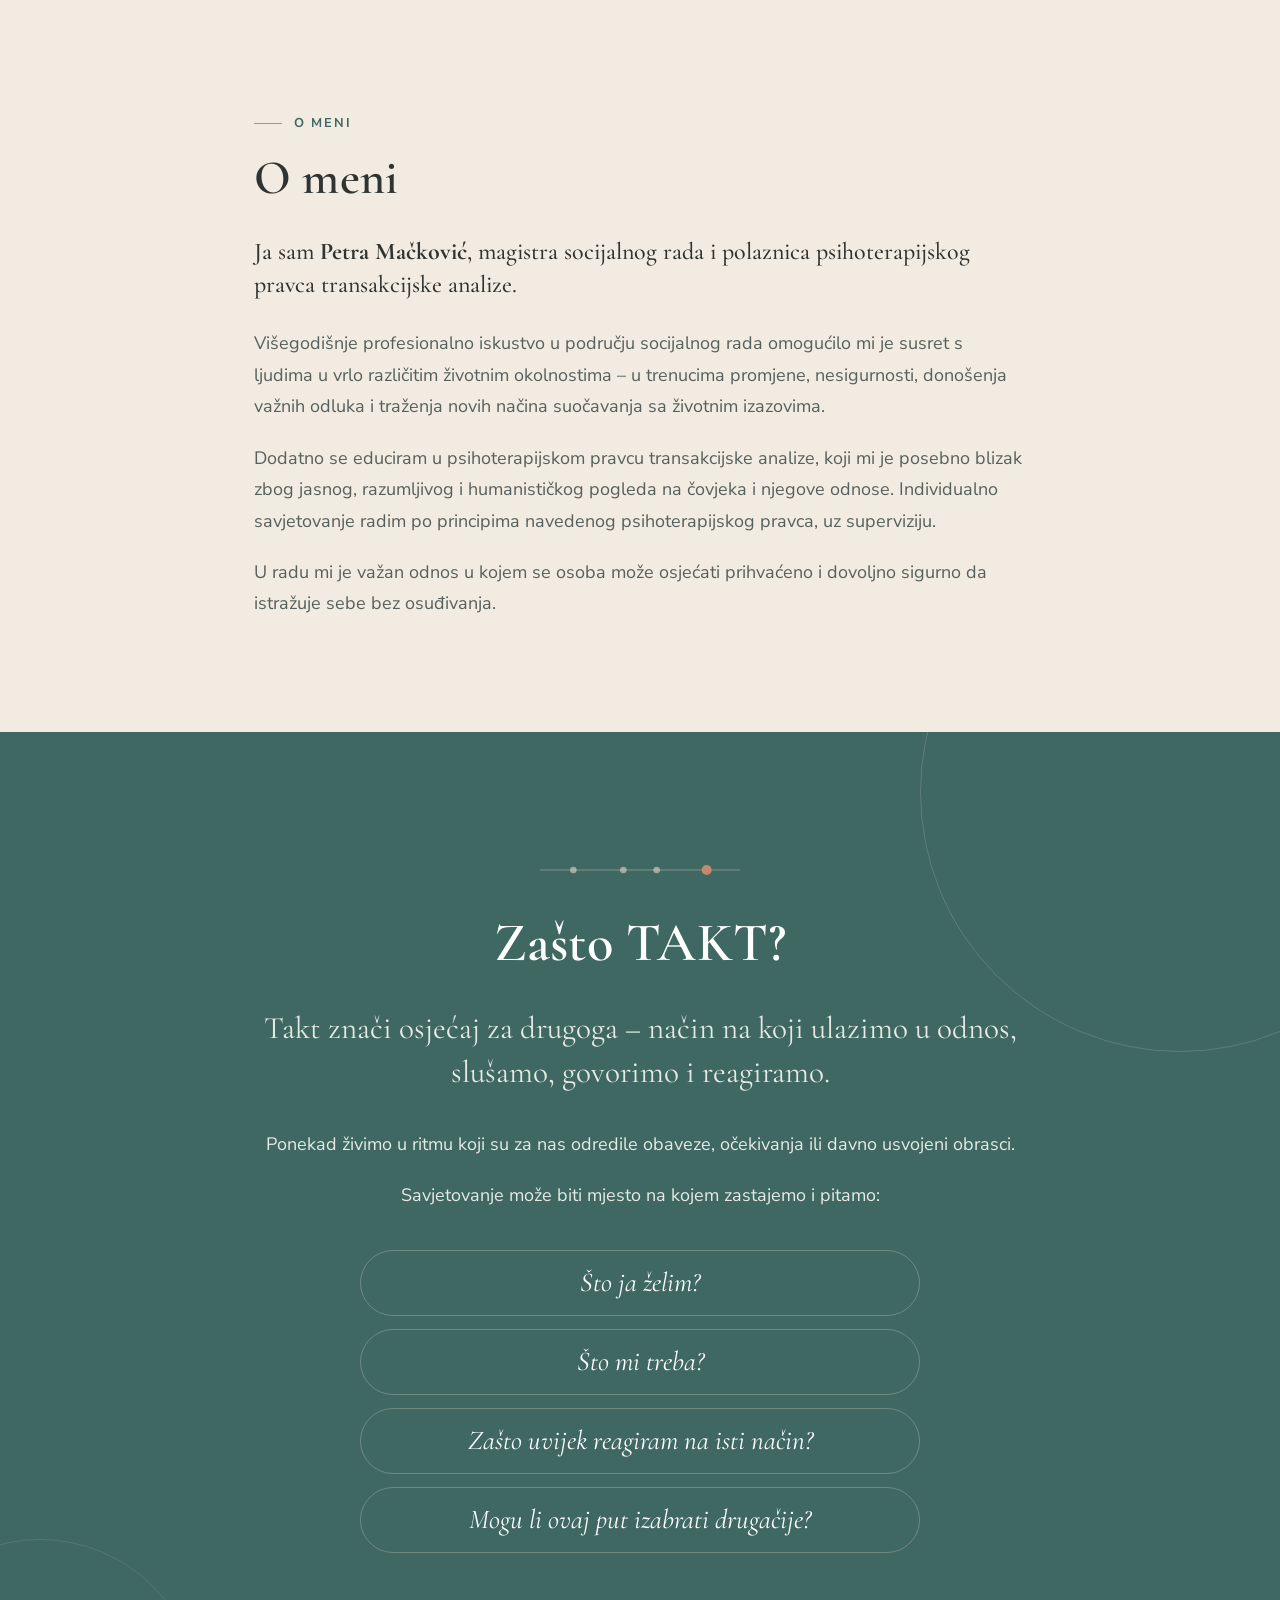
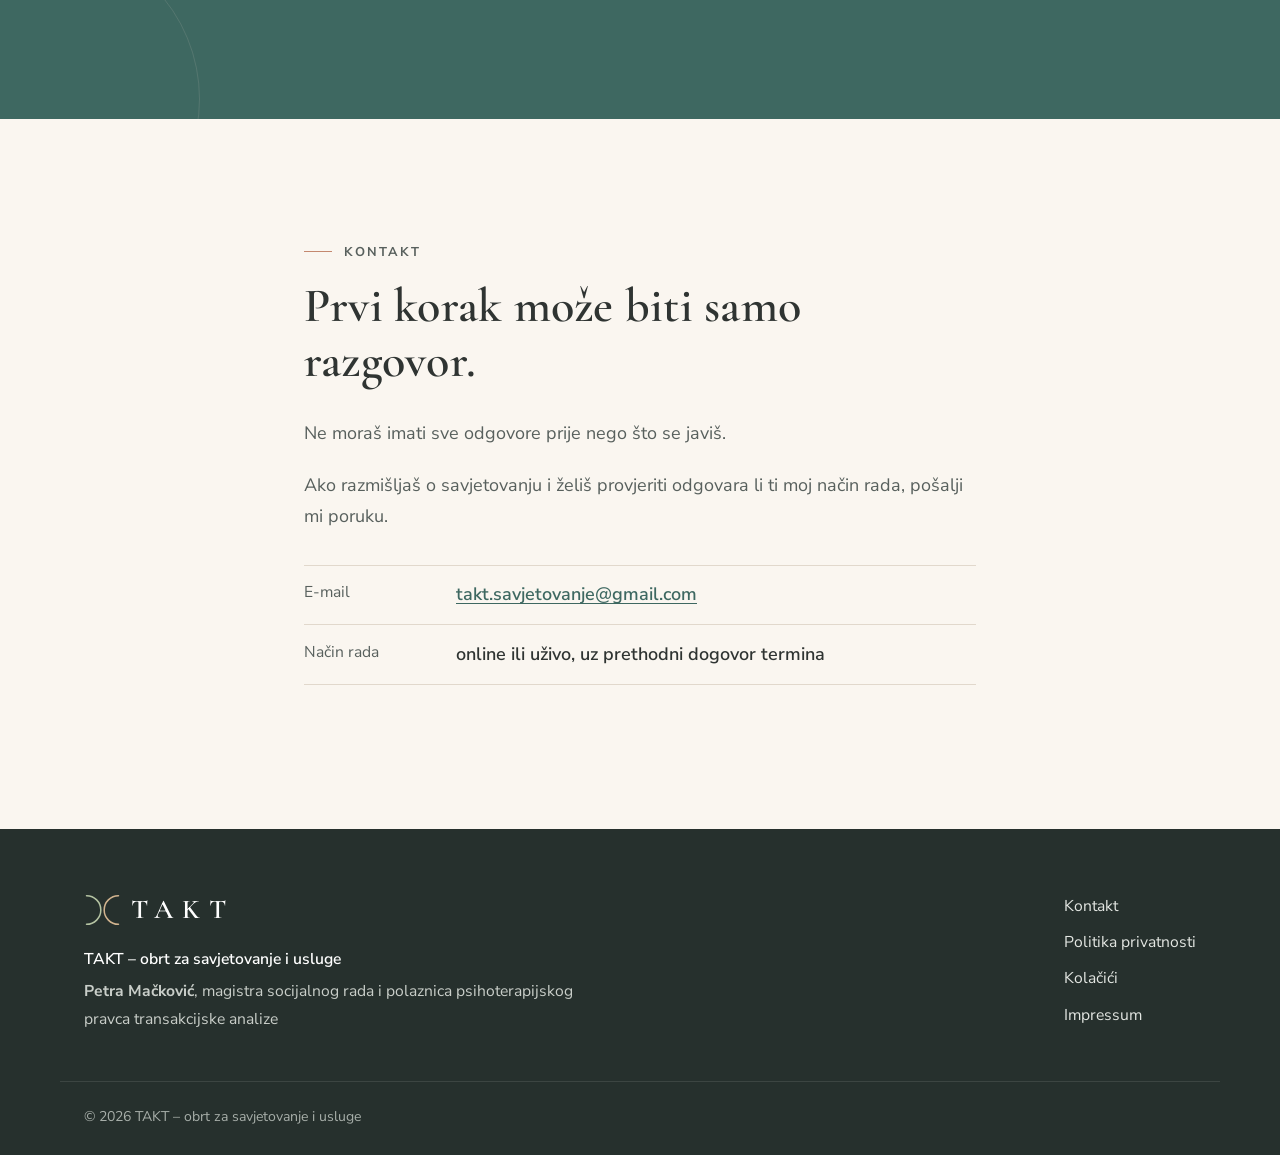
==== commit 65602ba6: "1" ====
--- a/index.html
+++ b/index.html
@@ -199,7 +199,7 @@
           <h2 id="omeni-naslov" class="section-title">O meni</h2>
           <p class="about-lead">Ja sam <strong>Petra Mačković</strong>, magistra socijalnog rada i polaznica psihoterapijskog pravca transakcijske analize.</p>
           <p>Višegodišnje profesionalno iskustvo u području socijalnog rada omogućilo mi je susret s ljudima u vrlo različitim životnim okolnostima – u trenucima promjene, nesigurnosti, donošenja važnih odluka i traženja novih načina suočavanja sa životnim izazovima.</p>
-          <p>Dodatno se educiram u psihoterapijskom pravcu transakcijske analize, koji mi je posebno blizak zbog jasnog, razumljivog i humanističkog pogleda na čovjeka i njegove odnose.</p>
+          <p>Dodatno se educiram u psihoterapijskom pravcu transakcijske analize, koji mi je posebno blizak zbog jasnog, razumljivog i humanističkog pogleda na čovjeka i njegove odnose. Individualno savjetovanje radim po principima navedenog psihoterapijskog pravca, uz superviziju.</p>
           <p>U radu mi je važan odnos u kojem se osoba može osjećati prihvaćeno i dovoljno sigurno da istražuje sebe bez osuđivanja.</p>
         </div>
       </div>
